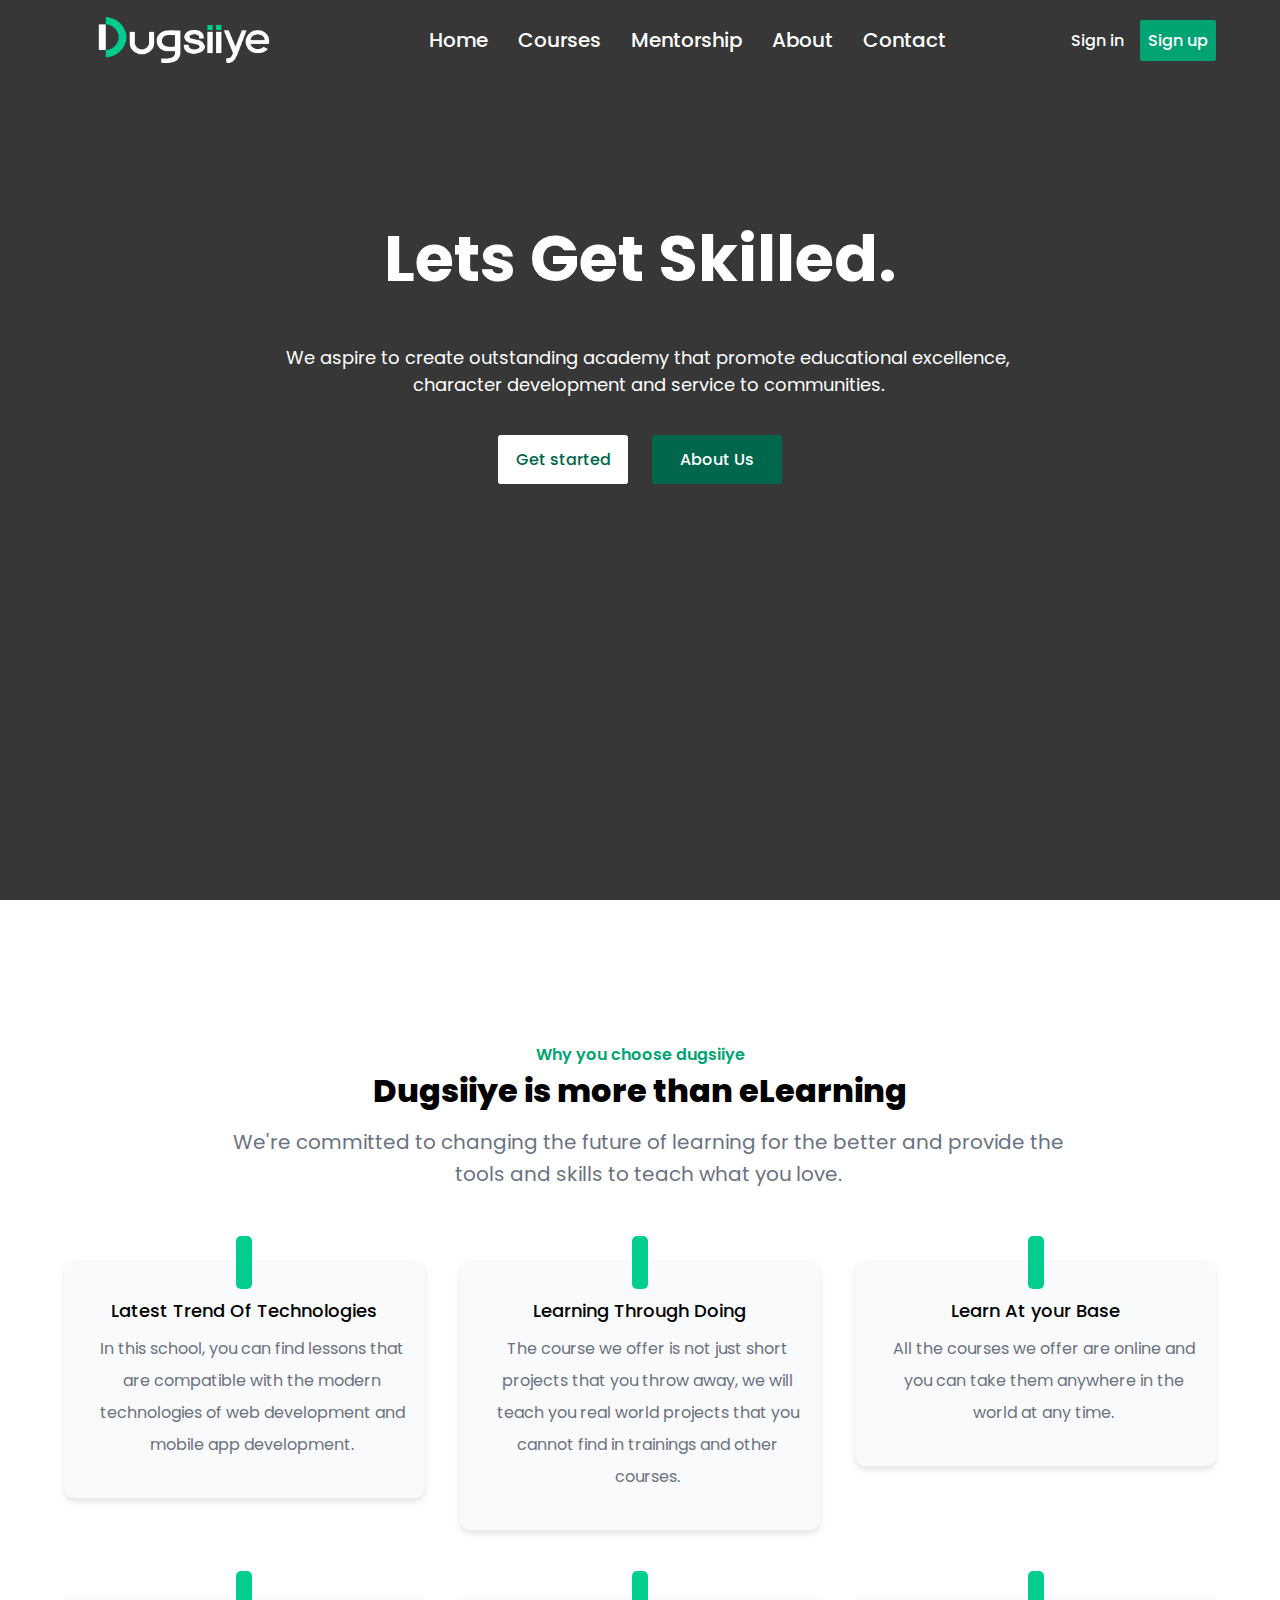
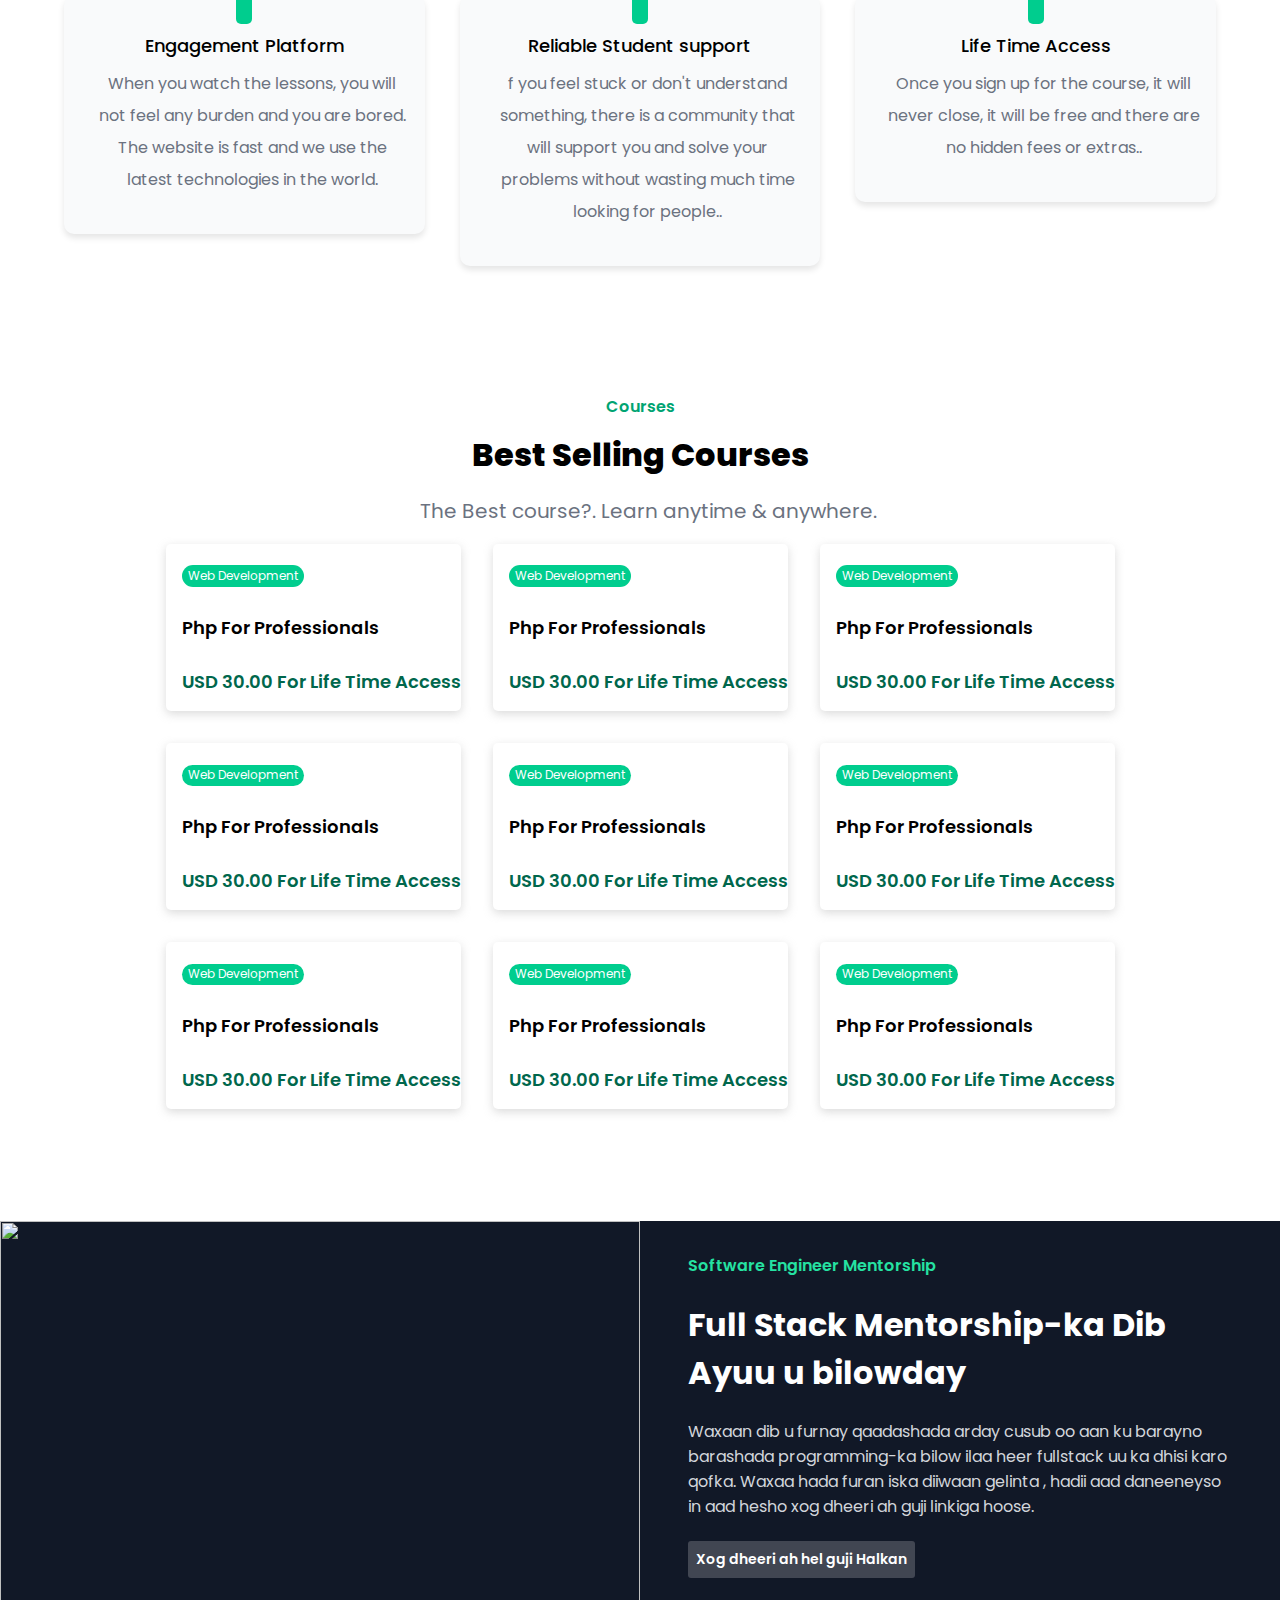
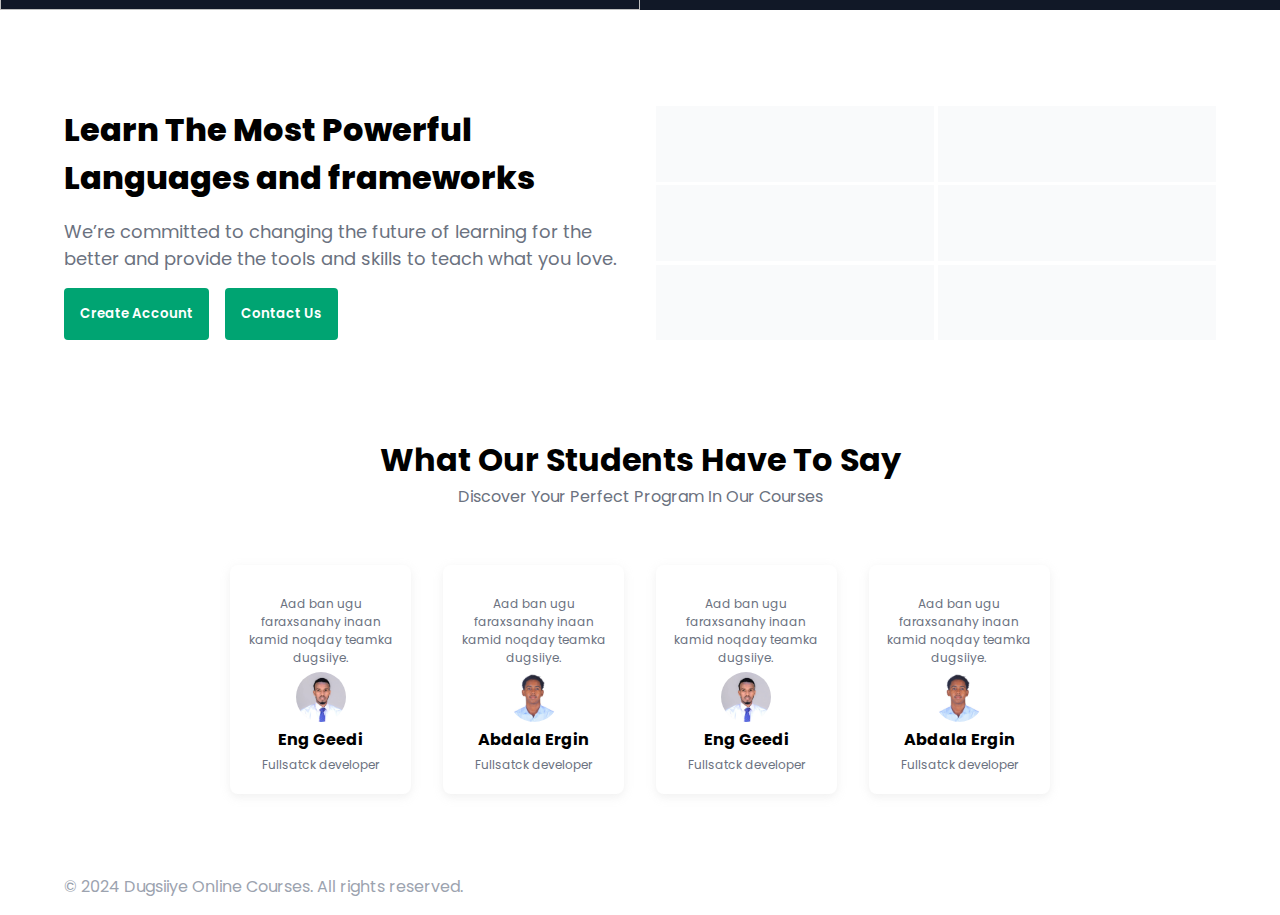
==== index.html @ 81a6f1b3 "bug: fixing eror style of (our student say)" ====
<!DOCTYPE html>
<html lang="en">

<head>
  <meta charset="UTF-8">
  <meta name="viewport" content="width=device-width, initial-scale=1.0">
  <title>Dugsiiye Clone</title>
  <link rel="stylesheet" href="style.css">
  <link rel="stylesheet" href="https://cdnjs.cloudflare.com/ajax/libs/font-awesome/6.6.0/css/all.min.css"
    integrity="sha512-Kc323vGBEqzTmouAECnVceyQqyqdsSiqLQISBL29aUW4U/M7pSPA/gEUZQqv1cwx4OnYxTxve5UMg5GT6L4JJg=="
    crossorigin="anonymous" referrerpolicy="no-referrer" />
</head>

<body>
  <header>

    <!-- hambegar -->
    <div class="container hambuger">

      <img src="./resources/white_green.png" alt="">
      <div>
        <i data-visible="true" class="fa-solid fa-bars-staggered  bar"></i>
        <i class="fa-solid fa-close  close" data-visible="false"></i>
      </div>
    </div>



    <!-- desktop-menu -->
    <nav class="container desktop-menu">
      <img src="./resources/white_green.png" href="index.html" alt="">

      <ul class="menus-link">
        <li><a href="index.html">Home</a></li>
        <li><a href="#">Courses</a></li>
        <li><a href="#">Mentorship</a></li>
        <li><a href="About_us.html">About</a></li>
        <li><a href="#">Contact</a></li>
      </ul>
      <div class="btns">
        <a href="#">Sign in
        </a>
        <a class="Signup" href="#">Sign up</a>
      </div>
    </nav>


    <!-- mobile-menu -->
    <nav class=" mobile-menu" data-visible="false">

      <div class="logo-humbegar">
        <img src="./resources/dark_green.png" alt="">



      </div>

      <!-- <ul class="menus-link">
                <li><a href="#">Home</a></li>
                <li><a href="#">Courses</a></li>
                <li><a href="#">Mentorship</a></li>
                <li><a href="#">About</a></li>
                <li><a href="#">Contact</a></li>
            </ul> -->


      <div class="menus">
        <div class="links">
          <div>
            <a href="#">Home</a>
            <a href="#">Mentorship</a>
            <a href="#">Contact</a>
          </div>
          <div>
            <a href="#">Courses</a>
            <a href="#">About</a>

          </div>
        </div>

        <div class="btns">

          <a class="Signup" href="#">Sign up</a>

          <a href="#"> <span>Existing User?</span> Sign in
          </a>
        </div>
      </div>
    </nav>
  </header>

  <section class="home-page">
    <video class="bg-vedio" muted autoplay loop plays-inline>
      <source src="https://dugsiiyeimages.s3.ap-south-1.amazonaws.com/IMG_3161_sffpp0.mp4">
    </video>
    <div class="container">
      <h1>Lets Get Skilled.</h1>
      <p>We aspire to create outstanding academy that promote educational excellence, <br> character development and
        service to communities.</p>
      <div>
        <a href="#" class="btn get-started">Get started</a>
        <a href="#" class="btn About-Us
            ">About Us
        </a>
      </div>
    </div>
  </section>

  <section class="why-choose">
    <div class="container">
      <div class="choose-top">
        <span>Why you choose dugsiiye</span>
        <h1>Dugsiiye is more than eLearning</h1>
        <p>
          We're committed to changing the future of learning for the better and
          provide the <br />
          tools and skills to teach what you love.
        </p>
      </div>
      <div class="choose-bottom">
        <div class="box">
          <div class="icons">
            <i class="fa-solid fa-laptop"></i>
          </div>
          <h1>Latest Trend Of Technologies</h1>
          <p>
            In this school, you can find lessons that are compatible with the
            modern technologies of web development and mobile app development.
          </p>
        </div>
        <div class="box">
          <div class="icons">
            <i class="fa-solid fa-user-graduate"></i>
          </div>
          <h1>Learning Through Doing</h1>
          <p>
            The course we offer is not just short projects that you throw away,
            we will teach you real world projects that you cannot find in
            trainings and other courses.
          </p>
        </div>
        <div class="box">
          <div class="icons">
            <i class="fa-solid fa-chair"></i>
          </div>
          <h1>Learn At your Base</h1>
          <p>
            All the courses we offer are online and you can take them anywhere
            in the world at any time.
          </p>
        </div>
        <div class="box">
          <div class="icons">
            <i class="fa-solid fa-bowling-ball"></i>
          </div>
          <h1>Engagement Platform</h1>
          <p>
            When you watch the lessons, you will not feel any burden and you are
            bored. The website is fast and we use the latest technologies in the
            world.
          </p>
        </div>
        <div class="box">
          <div class="icons">
            <i class="fa-solid fa-phone"></i>
          </div>
          <h1>Reliable Student support</h1>
          <p>
            f you feel stuck or don't understand something, there is a community
            that will support you and solve your problems without wasting much
            time looking for people..
          </p>
        </div>
        <div class="box">
          <div class="icons">
            <i class="fa-solid fa-check"></i>
          </div>
          <h1>Life Time Access</h1>
          <p>
            Once you sign up for the course, it will never close, it will be
            free and there are no hidden fees or extras..
          </p>
        </div>
      </div>
    </div>
  </section>

  <!-- courses section -->

  <section class="courses">
    <div class="container">
      <span>Courses</span>
      <h1>Best Selling Courses</h1>
      <p>The Best course?. Learn anytime & anywhere.</p>
      <div class="grid-courses">
        <div class="box">
          <img
            src="https://dugsiiye.com/_next/image?url=https%3A%2F%2Fdugsiiyeimages.s3.ap-south-1.amazonaws.com%2FhclV6DogkcDv9chhL69R7.jpeg&w=1080&q=75"
            alt="">
          <button>Web Development</button>
          <h2>Php For Professionals</h2>
          <p>USD 30.00 For Life Time Access</p>
        </div>

        <div class="box">
          <img
            src="https://dugsiiye.com/_next/image?url=https%3A%2F%2Fdugsiiyeimages.s3.ap-south-1.amazonaws.com%2FhclV6DogkcDv9chhL69R7.jpeg&w=1080&q=75"
            alt="">
          <button>Web Development</button>
          <h2>Php For Professionals</h2>
          <p>USD 30.00 For Life Time Access</p>
        </div>

        <div class="box">
          <img
            src="https://dugsiiye.com/_next/image?url=https%3A%2F%2Fdugsiiyeimages.s3.ap-south-1.amazonaws.com%2FhclV6DogkcDv9chhL69R7.jpeg&w=1080&q=75"
            alt="">
          <button>Web Development</button>
          <h2>Php For Professionals</h2>
          <p>USD 30.00 For Life Time Access</p>
        </div>

        <div class="box">
          <img
            src="https://dugsiiye.com/_next/image?url=https%3A%2F%2Fdugsiiyeimages.s3.ap-south-1.amazonaws.com%2FhclV6DogkcDv9chhL69R7.jpeg&w=1080&q=75"
            alt="">
          <button>Web Development</button>
          <h2>Php For Professionals</h2>
          <p>USD 30.00 For Life Time Access</p>
        </div>

        <div class="box">
          <img
            src="https://dugsiiye.com/_next/image?url=https%3A%2F%2Fdugsiiyeimages.s3.ap-south-1.amazonaws.com%2FhclV6DogkcDv9chhL69R7.jpeg&w=1080&q=75"
            alt="">
          <button>Web Development</button>
          <h2>Php For Professionals</h2>
          <p>USD 30.00 For Life Time Access</p>
        </div>

        <div class="box">
          <img
            src="https://dugsiiye.com/_next/image?url=https%3A%2F%2Fdugsiiyeimages.s3.ap-south-1.amazonaws.com%2FhclV6DogkcDv9chhL69R7.jpeg&w=1080&q=75"
            alt="">
          <button>Web Development</button>
          <h2>Php For Professionals</h2>
          <p>USD 30.00 For Life Time Access</p>
        </div>

        <div class="box">
          <img
            src="https://dugsiiye.com/_next/image?url=https%3A%2F%2Fdugsiiyeimages.s3.ap-south-1.amazonaws.com%2FhclV6DogkcDv9chhL69R7.jpeg&w=1080&q=75"
            alt="">
          <button>Web Development</button>
          <h2>Php For Professionals</h2>
          <p>USD 30.00 For Life Time Access</p>
        </div>

        <div class="box">
          <img
            src="https://dugsiiye.com/_next/image?url=https%3A%2F%2Fdugsiiyeimages.s3.ap-south-1.amazonaws.com%2FhclV6DogkcDv9chhL69R7.jpeg&w=1080&q=75"
            alt="">
          <button>Web Development</button>
          <h2>Php For Professionals</h2>
          <p>USD 30.00 For Life Time Access</p>
        </div>

        <div class="box">
          <img
            src="https://dugsiiye.com/_next/image?url=https%3A%2F%2Fdugsiiyeimages.s3.ap-south-1.amazonaws.com%2FhclV6DogkcDv9chhL69R7.jpeg&w=1080&q=75"
            alt="">
          <button>Web Development </button>
          <h2>Php For Professionals</h2>
          <p>USD 30.00 For Life Time Access</p>
        </div>
      </div>
    </div>
  </section>

  <section class="software-inginer-mentorship">
    <div class="right">
      <img src="https://dugsiiye.com/_next/static/media/mentortheme.57ce9a88.jpg" alt="">
    </div>
    <div class="left">
      <div class="container">
        <h3>Software Engineer Mentorship</h3>
        <h1>Full Stack Mentorship-ka Dib Ayuu u bilowday</h1>
        <span>Waxaan dib u furnay qaadashada arday cusub oo aan ku barayno barashada programming-ka bilow ilaa heer
          fullstack uu ka dhisi karo qofka. Waxaa hada furan iska diiwaan gelinta , hadii aad daneeneyso in aad hesho
          xog dheeri ah guji linkiga hoose.</span>
        <a href="#">Xog dheeri ah hel guji Halkan</a>
      </div>
    </div>
  </section>

  <section class="most-powerfull-languages">
    <div class="container">
      <div class="left-side">
        <h1>Learn The Most Powerful Languages and frameworks</h1>
        <h5>We’re committed to changing the future of learning for the better and provide the tools and skills to teach
          what you love.</h5>
        <div class="btns">
          <button>Create Account</button>
          <button>Contact Us</button>
        </div>
      </div>
      <div class="right-side">
        <div class="box"><i class="fa-brands fa-html5"></i></div>
        <div class="box"><i class="fa-brands fa-css3-alt"></i></div>
        <div class="box"><i class="fa-brands fa-js"></i></div>
        <div class="box"><i class="fa-brands fa-react"></i></div>
        <div class="box"><i class="fa-brands fa-node"></i></div>
        <div class="box"><i class="fa-brands fa-bootstrap"></i></div>
      </div>
    </div>
  </section>

  <section class="student-say">
   <div class=" poeple-say">
      <div class="poeple-say">
        <h1>What Our Students Have To Say</h1>
        <p>Discover Your Perfect Program In Our Courses</p>
        <div class="bottom">
          <div class="box1">
            <div><i class="fa-solid fa-quote-left"></i></div>
            <p>Aad ban ugu faraxsanahy inaan kamid noqday teamka dugsiiye.</p>
            <img src="./resources/gedi.jpeg" alt="">
            <h2>Eng Geedi</h2>
            <span>Fullsatck developer</span>
          </div>
          <div class="box1">
            <div><i class="fa-solid fa-quote-left"></i></div>
            <p>Aad ban ugu faraxsanahy inaan kamid noqday teamka dugsiiye.</p>
            <img src="./resources/IMG_5560 copy.jpg" alt="">
            <h2>Abdala Ergin</h2>
            <span>Fullsatck developer</span>
          </div>
          <div class="box1">
            <div><i class="fa-solid fa-quote-left"></i></div>
            <p>Aad ban ugu faraxsanahy inaan kamid noqday teamka dugsiiye.</p>
            <img src="./resources/gedi.jpeg" alt="">
            <h2>Eng Geedi</h2>
            <span>Fullsatck developer</span>
          </div>
          <div class="box1">
            <div><i class="fa-solid fa-quote-left"></i></div>
            <p>Aad ban ugu faraxsanahy inaan kamid noqday teamka dugsiiye.</p>
            <img src="./resources/IMG_5560 copy.jpg" alt="">
            <h2>Abdala Ergin</h2>
            <span>Fullsatck developer</span>
          </div>
        </div>
      </div>
  </section>

  <footer>
    <div class="container">
   <div class="foter-left">© 2024 Dugsiiye Online Courses. All rights reserved.
    </div>
  
    <div class="foter-right">
      <i class="fa-brands fa-whatsapp"></i>
      <i class="fa-brands fa-facebook"></i>
      <i class="fa-brands fa-instagram"></i>
      <i class="fa-brands fa-twitter"></i>
      <i class="fa-brands fa-github"></i>
      <i class="fa-brands fa-youtube"></i>
    </div>
    </div>
  </footer>

</body>


<!-- javascript -->

<script src="https://code.jquery.com/jquery-3.7.1.js"></script>

<script src="main.js">






  /*$(window).scroll(function(){
   if($(window).scrollTop()){
       $("header").addClass("scroll-bg");
   }
   else{
       $("header").removeClass("scroll-bg");
   }
  });*/




</script>

</html>
---- style.css ----
@import url('https://fonts.googleapis.com/css2?family=Dancing+Script:wght@400..700&family=Inter:ital,opsz,wght@0,14..32,100..900;1,14..32,100..900&family=Poppins:ital,wght@0,100;0,200;0,300;0,400;0,500;0,600;0,700;0,800;0,900;1,100;1,200;1,300;1,400;1,500;1,600;1,700;1,800;1,900&display=swap');

* {
    padding: 0;
    margin: 0;
    box-sizing: border-box;
    text-decoration: none;
    list-style: none;
    font-family: "Poppins", sans-serif;
    /* background-color: rgb(0, 0, 0); */
}



img {
    width: 100%;
}

.poeple-say{
    width: min(50%, 1266px);
    width: min(80%, 1266px);
    margin-inline: auto;
    z-index: 99;
}

.container {
    width: min(90%, 1266px);
    margin-inline: auto;
    z-index: 99;
    
}

header {
    width: 100%;
    height: 5.2rem;
    z-index: 888;
    position: sticky;
    /* background-color: rgb(255, 255, 255); */
}

.desktop-menu {
    display: flex;
    justify-content: space-between;
    align-items: center;
    flex-wrap: wrap;
    /* z-index: 9999; */

}

.desktop-menu img {
    width: 240px;
    height: 80px;
}

.desktop-menu .menus-link {
    display: flex;
    gap: 30px;
}

.desktop-menu .menus-link li a {
    color: rgb(255, 255, 255);
    font-size: 1.25rem;
    text-transform: capitalize;
    font-weight: 500;
}

.desktop-menu .btns {
    display: flex;
    gap: 1rem;
    align-items: center;

}

.desktop-menu .btns a {
    color: #ffffff;
    font-size: 1rem;
    font-weight: 500;


}

.desktop-menu .btns .Signup {
    background-color: #00A472;
    padding: .5rem;
    border: none;
    border-radius: 2px;
}

.desktop-menu .btns .Signup:hover {
    background-color: #00835f;
}

.mobile-menu {
    display: none;
}

.hambuger {
    display: none;
    align-items: center;
    justify-content: space-between;
    margin-block: 1rem;
    transition: .3s ease;
    z-index: 999;

}

.hambuger img {
    width: 14rem;
    height: 4.375rem;
}

.hambuger i {
    font-size: .8rem;
    /* font-weight: 400; */
    color: rgba(128, 128, 128, 0.713);
    cursor: pointer;
    z-index: 9999;

}


/* home-page style */

.home-page {
    display: flex;
    flex-direction: column;
    height: calc(100vh - 4.5rem);

}

.home-page::before {
    content: '';
    position: absolute;
    top: 0;
    left: 0;
    width: 100%;
    height: 100vh;
    background-color: rgba(0, 0, 0, 0.786);
    z-index: 2;
}

.home-page .bg-vedio {
    position: absolute;
    top: 0;
    left: 0;
    right: 0;
    width: 100%;
    height: 100%;
    object-fit: cover;
    z-index: 000;

}

.home-page .container {
    display: flex;
    flex-direction: column;
    justify-content: center;
    align-items: center;
    gap: 2rem;
    margin-top: 7rem;
    text-align: center;
    padding: 1rem;
}

.home-page .container h1 {
    font-size: 4rem;
    font-weight: bold;
    color: #fff;
}

.home-page .container p {
    font-size: 1.125rem;
    color: #fff;
    font-weight: 400;
}

.home-page .container div {
    display: flex;
    gap: 1.5rem;
    font-size: 1rem;
    /* align-items: center; */
    text-align: center;
    font-weight: 500;

}

.home-page .container div .btn {
    /* background-color: #00A472; */
    width: 130px;
    padding-block: .75rem;
    border-radius: 2.8px;
    transition: .3s ease;


}



.home-page .container div .get-started {
    color: rgb(0, 103, 76);
    background-color: #fff;

}

.home-page .container div .get-started:hover {
    background-color: #c5c5c5;

}

.home-page .container div .About-Us {
    color: #ffffff;
    background-color: rgb(0, 103, 76);

}

.home-page .container div .About-Us:hover {
    background-color: rgb(22, 131, 101);

}

/* why-choose style */


.why-choose {
    width: 100%;
    /* display: flex;
    flex-direction: column; */
}

.why-choose .container {
    margin-block: 8rem;
}

.choose {
    display: grid;
    grid-template-rows: 1fr;
}

.choose-top {
    text-align: center;

}

.choose-top span {
    color: rgb(0, 164, 114);
    font-size: 16px;
    font-weight: 600;
    line-height: 32px;
}

.choose-top h1 {
    color: black;
    font-size: 32px;
    font-weight: 800;
    line-height: 40px;
}

.choose-top p {
    color:
        rgb(107, 114, 128);
    font-size: 20px;
    font-weight: 400;
    line-height: 32px;
    margin-top: 15px;

}



.choose-bottom {
    display: grid;
    grid-template-columns: repeat(3, 1fr);
    gap: 35px;
    margin-top: 40px;
    align-items: start;
}

.choose-bottom .box {
    padding: 0px 1rem;
    background-color: #F9FAFB;
    text-align: center;
    margin-top: 30px;
    border-radius: 10px;
    padding-bottom: 2rem;
    box-shadow: 0 4px 6px rgba(0, 0, 0, 0.1);
}

.choose-bottom .box i {
    background-color: #00CD8E;
    color: white;
    font-size: 1.5rem;
    padding: 10px 8px;
    position: relative;
    top: -15px;
    border-radius: 5px;


}

.choose-bottom .box h1 {
    color: black;
    font-size: 18px;
    font-weight: 500;
    line-height: 32px;
}

.choose-bottom .box p {
    color:
        rgb(107, 114, 128);
    font-size: 16px;
    font-weight: 400;
    line-height: 32px;
}

/* courses style */

.courses {
    margin-bottom: 7rem;
    /* background-color: #00835f; */
}

.courses .container {
    display: flex;
    flex-direction: column;
    align-items: center;
    gap: .75rem;
}

.courses .container span {
    font-weight: 600;
    font-size: 1rem;
    color: #00a472;
}

.courses .container h1 {
    font-weight: 800;
    font-size: 2rem;
}


.courses .container p {
    font-size: 1.25rem;
    font-weight: 400;
    color: #6b7280;
}

.courses .container .grid-courses  {
    display: grid;
    grid-template-columns: repeat(3 , 1fr);
    gap: 2rem;
}

.courses .container .grid-courses .box {
   display: flex;
   flex-direction: column;
   gap: 1rem;
   align-items: flex-start;
   box-shadow: 0 3px 10px rgba(174, 174, 174, 0.441);
   border-radius: 5px;
   cursor: pointer;
   transition: .3s ease;
}

.courses .container .grid-courses .box  img{
    border-radius: 5px 5px 0 0 ;
    transition: .3s ease;
}

.courses .container .grid-courses .box:hover img{
    opacity: .6;
}

.courses .container .grid-courses .box > h2,button,p{
    margin-left: 1rem;
    margin-block: .35rem;
}

.courses .container .grid-courses .box p{
    margin-bottom: 1rem;
}


.courses .container .grid-courses .box button{
    padding: .1rem .4rem;
    border: none;
    border-radius: 15px;
    background-color: #00CD8E;
    font-size: .75rem;
    color: #fff;


}

.courses .container .grid-courses .box h2{
    font-size: 1.125rem;
    font-weight: 600;

}

.courses .container .grid-courses .box p{
    color: #00674c;
    font-weight: 600;
    font-size: 1.125rem;
    
}


/* Software Engineer Mentorship style */
.software-inginer-mentorship {
    display: grid;
    grid-template-columns: repeat(2, 1fr);
    background-color: #111827;
    width: 100%;
    
}

.software-inginer-mentorship .container{
    display: flex;
    gap: 1.4rem;
    flex-direction: column;
    padding: 2rem 1rem;
    align-items: flex-start;
}

.software-inginer-mentorship .container h3{
    color: #25e2a2;
    font-weight: 600;
    font-size: 1rem;
}

.software-inginer-mentorship .container h1{
    font-size: 2rem;
    font-weight: 700;
    color: rgb(255, 255, 255);
}

.software-inginer-mentorship .container span{
    color: #d1d5db;
    font-size: 1rem;
    font-weight: 400;
}

.software-inginer-mentorship .container a{
    background-color: #414652;
    padding:  .5rem ;
    border-radius: 3px;
    font-size: .875rem;
    font-weight: 600;
    color: #fff;
    transition: .3s ease;
}

.software-inginer-mentorship .container a:hover{
    background-color: #33363b;
}

.software-inginer-mentorship img{
    width: 100%;
    height: 100%;
}

/* most-powerfull-languages style */

.most-powerfull-languages .container{
    display: grid;
    grid-template-columns: repeat(2,1FR);
    margin-block: 6rem;
    gap: 2rem;

}

.most-powerfull-languages .container .left-side{
    display: flex;
    flex-direction: column;
    gap: 1rem;
    align-items: flex-start;
    justify-content: center;
}

.most-powerfull-languages .container .left-side h1{
    font-weight: 800;
    font-size: 2rem;
    
}

.most-powerfull-languages .container .left-side h5{
    font-size: 1.125rem;
    color: #6b7280;
    font-weight: 400;
}

.most-powerfull-languages .container .left-side .btns{
    display: flex;
    gap: 1rem;
}

.most-powerfull-languages .container .left-side .btns button{
    margin: 0;
    padding: 1rem;
    background-color: #00A472;
    border: none;
    border-radius: 4px;
    color: #fff;
    cursor: pointer;
    transition: .3s ease;
    font-weight: 600;
}


.most-powerfull-languages .container .left-side .btns button:hover{
    background-color: #00674cd3;
}


.most-powerfull-languages .container .right-side{
    display: grid;
    grid-template-columns: repeat(2,1fr);
    gap: .2rem;
}

.most-powerfull-languages .container .right-side .box{
    background-color: #F9FAFB;
    display: flex;
    align-items: center;
    justify-content: center;
    padding: 2rem;
}

.most-powerfull-languages .container .right-side .box i{
    font-size: 6rem;
    color: #454C59;
}


/* student-say style */
.student-say{
    margin-block:5rem;
}

.student-say .poeple-say {
    display: flex;
    flex-direction: column;
    /* gap: .6rem; */
    align-items: center;

}

.student-say .poeple-say h1{
    font-weight: 700;
    font-size: 2rem;
}

.student-say .poeple-say p{
    margin: 0;
    font-weight: 400;
    font-size: 1rem;
    color: rgb(107, 114, 128);
}

.student-say .poeple-say .bottom{
    margin-top: 3.5rem;
    display: grid;
    grid-template-columns: repeat(4,1fr);
    gap: 2rem;
}

.student-say .poeple-say .bottom .box1{
    display: flex;
    flex-direction: column;
    gap: .3rem;
    padding: .75rem;
    align-items: center;
    justify-content: center;
    box-shadow: 0 3px 10px rgba(201, 201, 201, 0.278);
    border-radius: 8px;
}

.student-say .poeple-say .bottom .box1 img{
  width: 50px;
  height: 50px;
  border-radius: 50%;
}

.student-say .poeple-say .bottom .box1 div{
    display: flex;
    position: relative;
    left: 1rem;
    width: 100%;
}

.student-say .poeple-say .bottom .box1 i{

    margin-block: .4rem;
    font-size: 1.5rem;
    color: #00835f;

}

.student-say .poeple-say .bottom .box1 p{
    font-size: .75rem;
    text-align: center;
}

.student-say .poeple-say .bottom .box1 h2{
    font-size: 1.3rem;
    font-size: 1rem;
    font-weight: 700;
}
.student-say .poeple-say .bottom .box1 span{
    font-size: .75rem;
    margin-bottom: .5rem;
    color: rgb(107, 114, 128);
}

footer .container{
    display: flex;
    align-items: center;
    justify-content: space-between;
    margin-bottom: 1rem;
    margin-top: 1.5;
    
}

footer .container .foter-left{
    font-weight: 400;
    font-size: 1rem;
    color: #9ca3af;
}

footer .container .foter-right{
    display: flex;
    gap: 1.3rem;
}

footer .container .foter-right i{
    font-size: 1.2rem;
    color: #9ca3af;
    cursor: pointer;
    transition: .3s ease;
}

footer .container .foter-right i:hover{
    color: #6b7280;
}


/* min-desktop-screen */

@media(max-width:1050px) {
    .desktop-menu img {
        width: 0;
    }

 



    .choose-bottom {
        display: grid;
        grid-template-columns: repeat(2, 1fr);
        gap: 35px;
        margin-top: 20px;
        margin-inline: auto;
    }

    .Courses-bottom {
        display: grid;
        grid-template-columns: repeat(2, 1fr);
        margin-top: 30px;
    }

    .Courses-bottom img {
        width: 100%;
    }

    .courses .container .grid-courses {
        display: grid;
        grid-template-columns: repeat(2,1fr);
       
    }

    .student-say .poeple-say h1{
        font-weight: 700;
        font-size: 1.4rem;
    }

    .student-say .poeple-say .bottom{
        margin-top: 3.5rem;
        display: grid;
        grid-template-columns: repeat(2,1fr);
        gap: 2rem;
    }

}







/* mobile screen */

@media (max-width:767px) {

    .container {
        width: min(70%, 767px);
        margin-inline: auto;
        z-index: 99;
    }

    .desktop-menu {
        display: none;
    }

    .hambuger {
        display: flex;
        z-index: 22;
    }

    .hambuger .bar {
        position: relative;
        top: 6px;
        border: 2px solid #06c559;
        padding: 5px 7px;
        border-radius: 3px;
        background-color: #fff;
    }

    .hambuger .bar:hover {
        background-color: rgba(251, 248, 248, 0.871);
        color: #3030308d;
    }

    .hambuger .close {
        position: relative;
        top: 20px;
        right: 6px;
        /* border: none; */
        font-size: 1.2rem;
        padding: 5px 7px;
        border-radius: 3px;
        background-color: #fff;

    }


    .hambuger .close:hover {
        background-color: rgba(240, 235, 235, 0.51);
        color: #0000008d;
    }


    .mobile-menu {
        display: flex;
        flex-direction: column;
        z-index: 999;
        /* align-items: center; */
        background-color: #fff;
        box-shadow: 0 3px 10px rgba(178, 178, 178, 0.365);
        position: fixed;
        inset: 1rem 1rem 8rem 1rem;
        padding: 2rem;
        gap: 2rem;
        border-radius: 6px;

    }

    .mobile-menu[data-visible="false"] {
        display: none;
    }

    .hambuger i[data-visible="true"] {
        display: block;

    }

    .hambuger div i[data-visible="false"] {
        display: none;

    }


    .mobile-menu .logo-humbegar {
        display: flex;
        align-items: center;
        justify-content: space-between;
        margin-bottom: 1rem;
    }

    .mobile-menu .logo-humbegar::before {
        content: '';
        position: absolute;
        width: 100%;
        top: 5rem;
        left: 0;

        height: 1.3px;
        background-color: rgba(178, 178, 178, 0.565);
    }

    .mobile-menu .logo-humbegar img {
        width: 100px;
        height: 40px;
    }

    .mobile-menu .logo-humbegar .hambuger i {
        font-size: 1.2rem;
        color: grey;
        cursor: pointer;

    }

    .mobile-menu .menus {
        display: flex;
        flex-direction: column;
        /* align-items: center; */
        gap: 2.5rem;

    }

    .mobile-menu .menus .links {
        /* display: flex;
        padding-inline: 1rem;
        align-items: flex-start;
        justify-content: space-between; */
        display: grid;
        grid-template-columns: 1fr 1fr;
    }

    .mobile-menu .menus .links div {
        display: flex;
        flex-direction: column;
        gap: 2rem;
        /* background-color: antiquewhite; */
    }


    .mobile-menu .menus .links div a {
        color: #000000;
        font-size: 1rem;
        font-weight: 500;


    }

    .mobile-menu .menus .btns {
        display: flex;
        flex-direction: column;
        align-items: center;
        gap: 1.8rem;

    }

    .mobile-menu .menus .btns a {
        color: #000000;
        font-weight: 500;
        /* display: flex; */
        /* text-align: center; */

    }

    .mobile-menu .menus .btns a span {
        color: rgba(111, 111, 111, 0.662);
        margin-right: 2px;
    }

    .mobile-menu .menus .btns .Signup {
        background-color: #00A472;
        width: 100%;
        text-align: center;
        padding: .5rem;
        border-radius: 5px;
        color: #fff;
    }

    .mobile-menu .menus .btns .Signup:hover {
        background-color: #00835f;
    }

    .home-page .container {

        margin-top: 3rem;

    }

    .home-page .container h1 {
        font-size: 2.5rem;
        font-weight: bold;
        color: #fff;
    }

    .home-page .container p {
        font-size: 1rem;
        color: #fff;
        font-weight: 400;
    }

    .choose-bottom {
        grid-template-columns: 1fr;
    }

    .courses .container .grid-courses {

        grid-template-columns: 1fr;
       
    }

    .software-inginer-mentorship {
        grid-template-columns: 1fr;
       
    
    }

    .most-powerfull-languages .container{
        
        grid-template-columns: 1fr;
       
    
    }

    .most-powerfull-languages .container .left-side .btns{
        display: flex;
        flex-direction: column;
        gap: 1rem;
        justify-content: center;
        width: 100%;
    }


    .student-say .poeple-say p{
        font-weight: 400;
        font-size: .8rem;
    }

    .student-say .poeple-say .bottom{
        display: grid;
        grid-template-columns: 1fr;
    
    }

    footer .container{
        display: block;
        align-items: center;
        justify-content: center;
        margin-inline: auto;
    }

    footer .container .foter-left{
        text-align: center;
        margin-block: .5rem;
    }

    footer .container .foter-left{
        font-size: .75rem;
    }

    footer .container .foter-right{

        text-align: center;
        display: flex;
        justify-content: center;
        margin-top: .75rem;
        gap: .75rem;
    }

    footer .container .foter-left{
        font-weight: 400;
        font-size: .75rem;
        color: #9ca3af;
    }
    
    footer .container .foter-right i{
        font-size: 1rem;

    }

    footer .container .foter-right i{
        font-size: 1rem;
    }

   

    
}
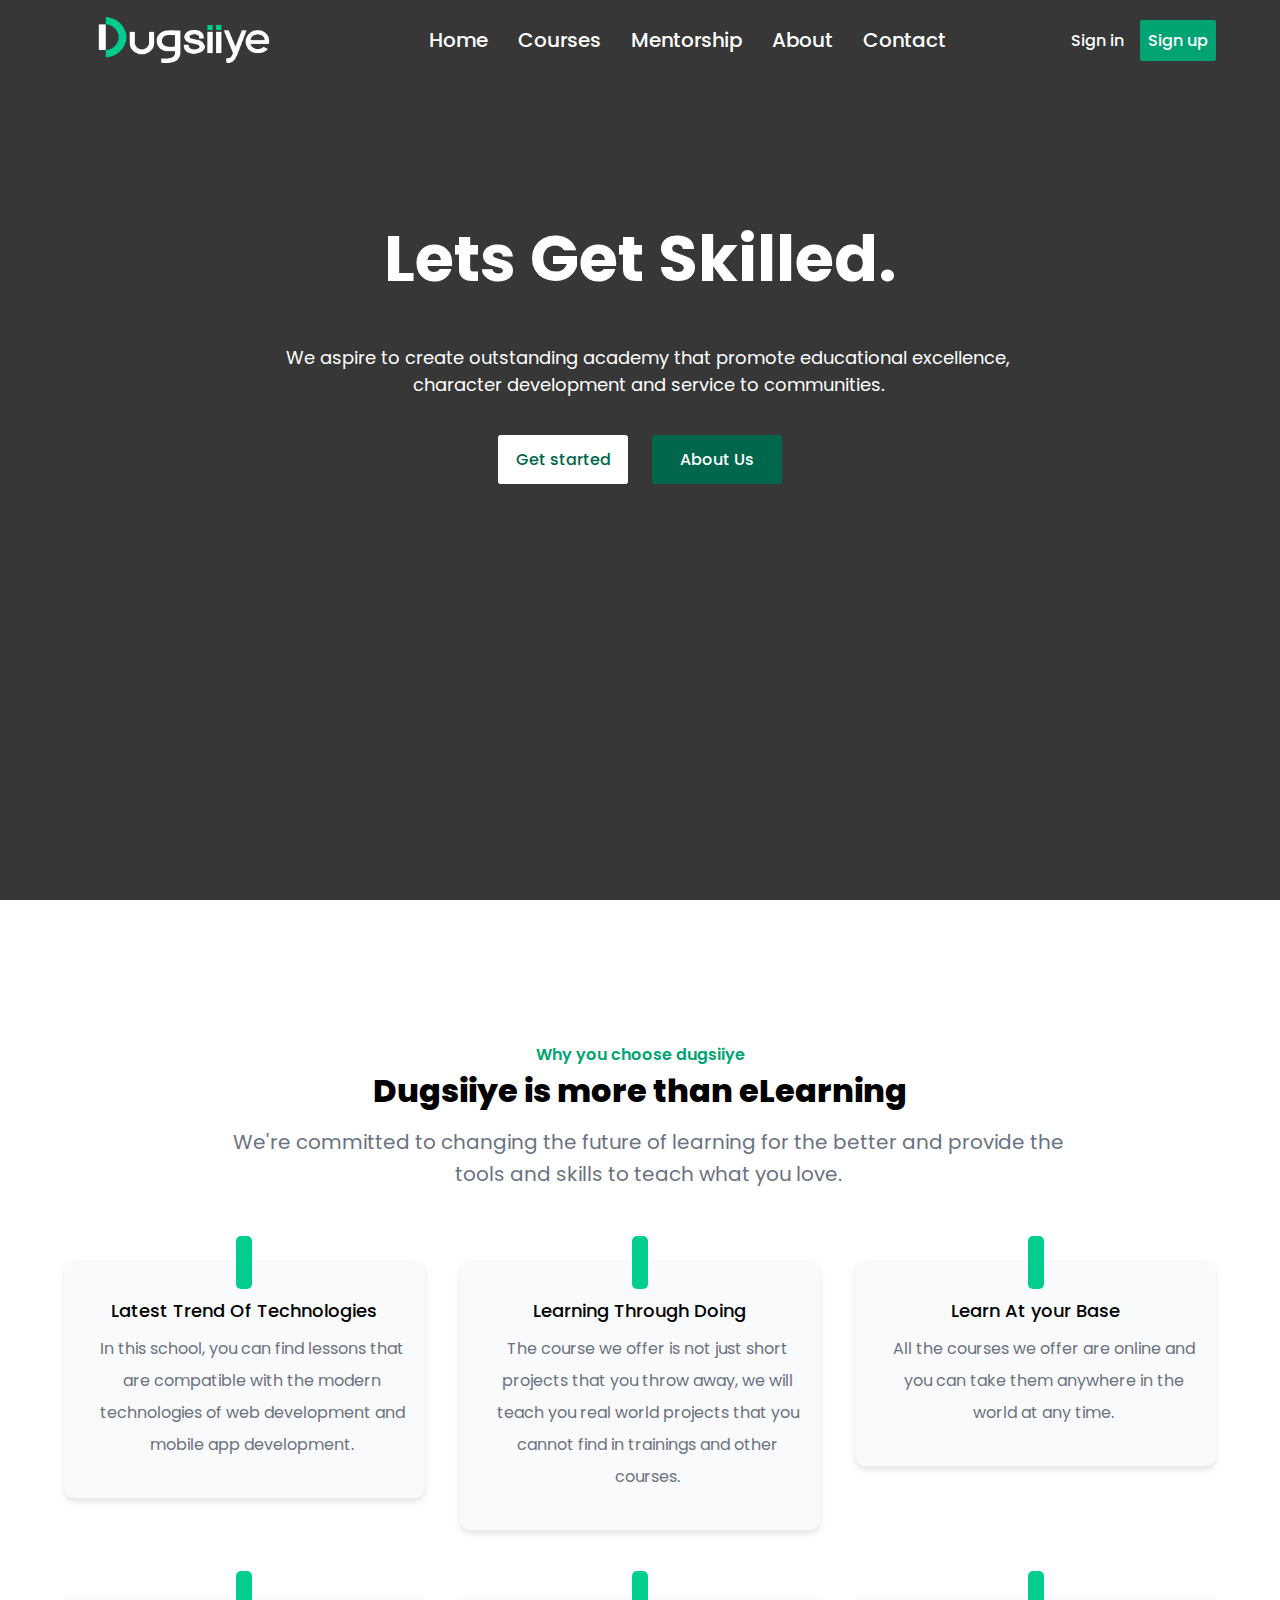
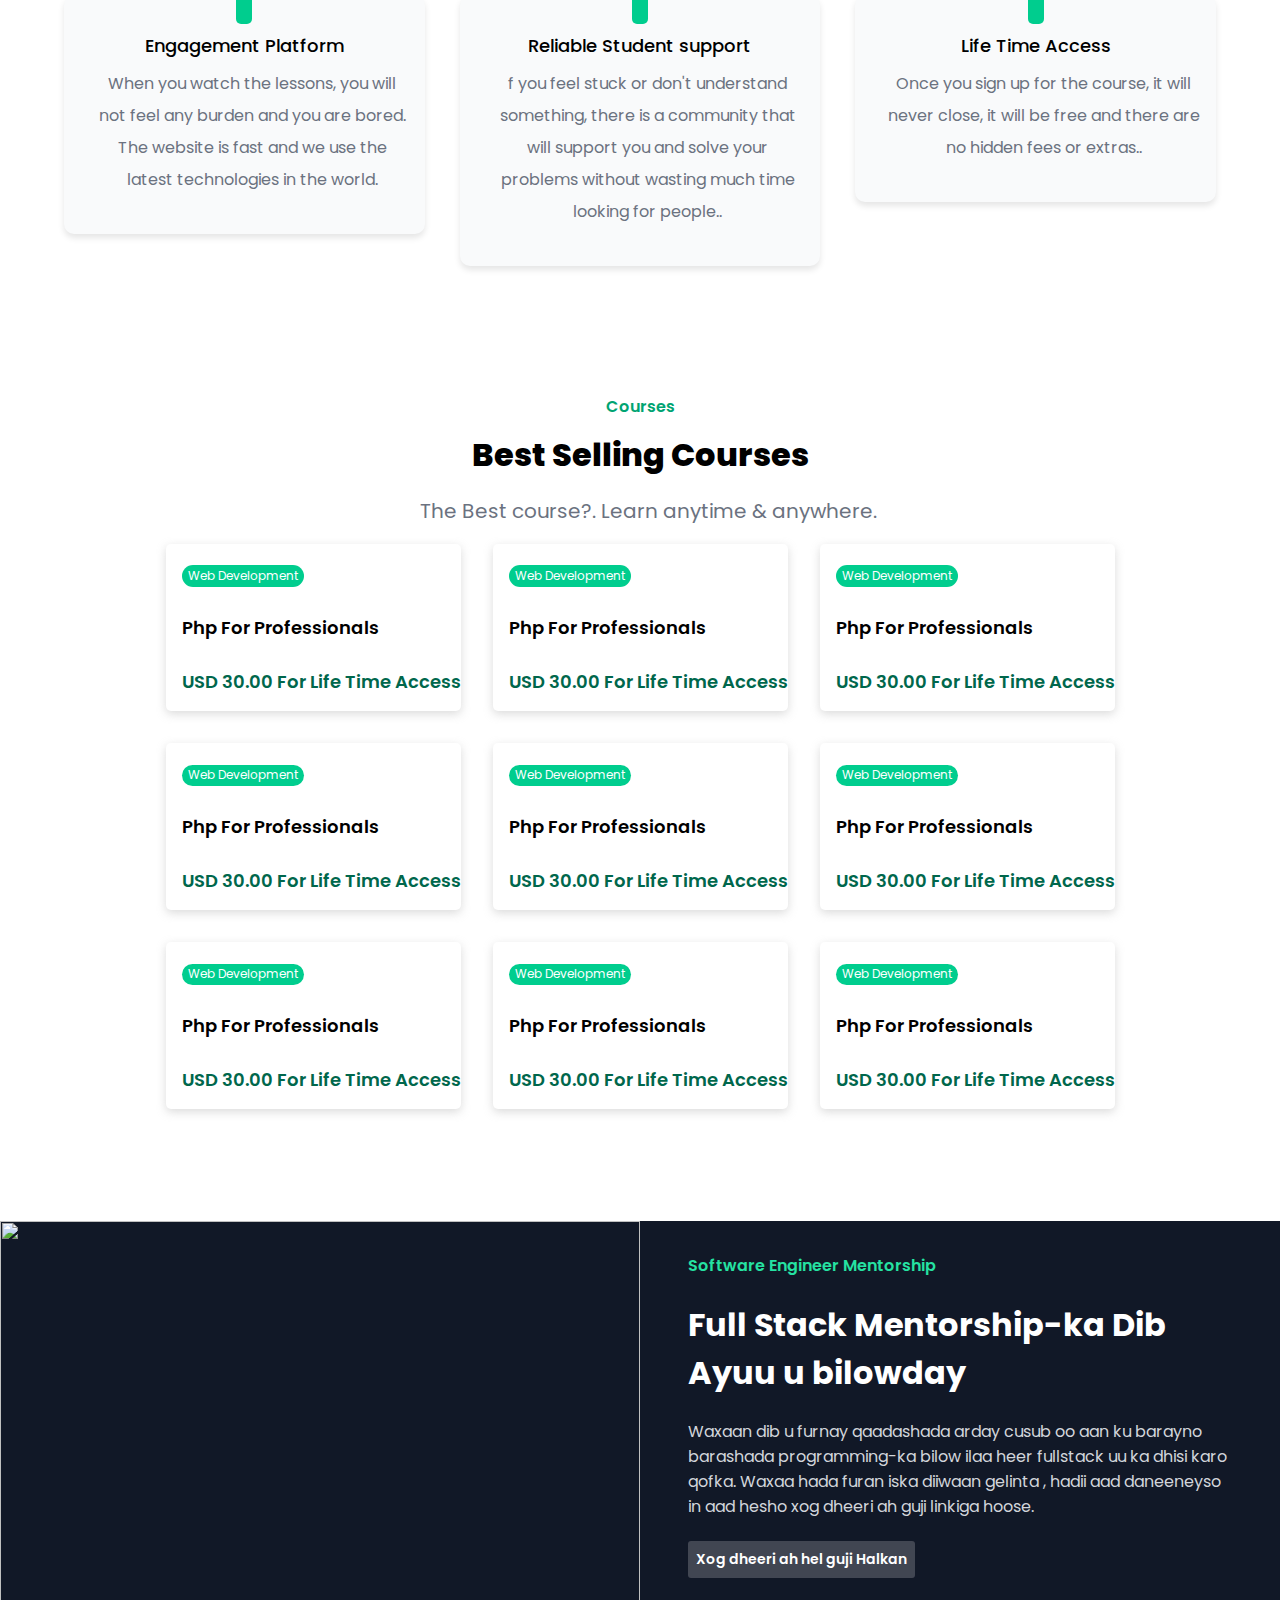
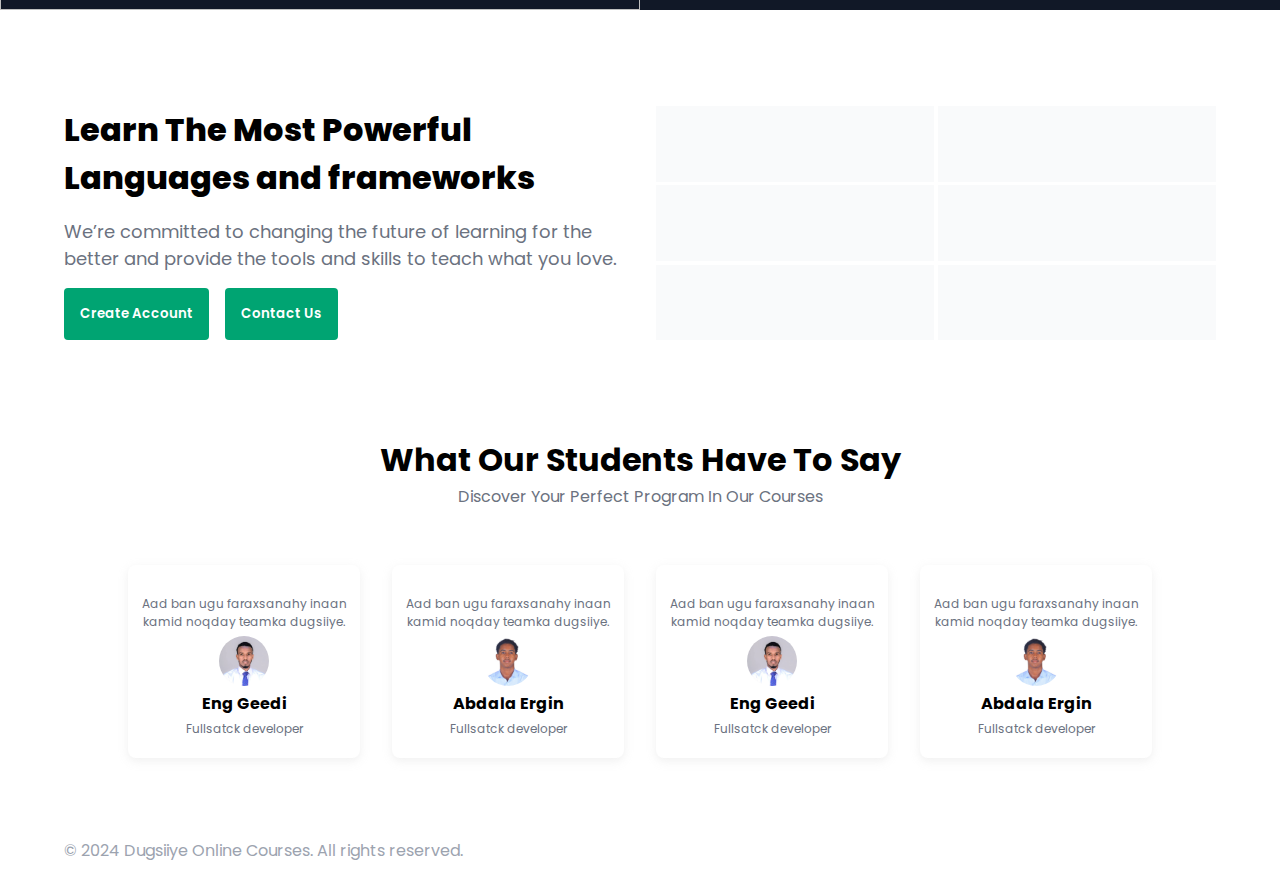
==== commit fa4a8ab0: "fix:inputs and corses img hover" ====
--- a/index.html
+++ b/index.html
@@ -17,7 +17,7 @@
     <!-- hambegar -->
     <div class="container hambuger">
 
-      <img src="./resources/white_green.png" alt="">
+      <img src="./resources/white_green.png"  alt=""> 
       <div>
         <i data-visible="true" class="fa-solid fa-bars-staggered  bar"></i>
         <i class="fa-solid fa-close  close" data-visible="false"></i>
@@ -32,15 +32,15 @@
 
       <ul class="menus-link">
         <li><a href="index.html">Home</a></li>
-        <li><a href="#">Courses</a></li>
+        <li><a href="/courses/courses.html">Courses</a></li>
         <li><a href="#">Mentorship</a></li>
         <li><a href="About_us.html">About</a></li>
-        <li><a href="#">Contact</a></li>
+        <li><a href="/contact/index.html">Contact</a></li>
       </ul>
       <div class="btns">
-        <a href="#">Sign in
+        <a href="/register/login.html">Sign in
         </a>
-        <a class="Signup" href="#">Sign up</a>
+        <a class="Signup" href="/register/register.html">Sign up</a>
       </div>
     </nav>
 
@@ -67,22 +67,22 @@
       <div class="menus">
         <div class="links">
           <div>
-            <a href="#">Home</a>
+            <a href="/index.html">Home</a>
             <a href="#">Mentorship</a>
-            <a href="#">Contact</a>
+            <a href="/contact/index.html">Contact</a>
           </div>
           <div>
-            <a href="#">Courses</a>
-            <a href="#">About</a>
+            <a href="/courses/courses.html">Courses</a>
+            <a href="/About_us.html">About</a>
 
           </div>
         </div>
 
         <div class="btns">
 
-          <a class="Signup" href="#">Sign up</a>
-
-          <a href="#"> <span>Existing User?</span> Sign in
+          <a class="Signup" href="/register/login.html">Sign up</a>
+
+          <a href="/register/register.html"> <span>Existing User?</span> Sign in
           </a>
         </div>
       </div>
@@ -194,81 +194,63 @@
       <p>The Best course?. Learn anytime & anywhere.</p>
       <div class="grid-courses">
         <div class="box">
-          <img
-            src="https://dugsiiye.com/_next/image?url=https%3A%2F%2Fdugsiiyeimages.s3.ap-south-1.amazonaws.com%2FhclV6DogkcDv9chhL69R7.jpeg&w=1080&q=75"
-            alt="">
-          <button>Web Development</button>
-          <h2>Php For Professionals</h2>
-          <p>USD 30.00 For Life Time Access</p>
-        </div>
-
-        <div class="box">
-          <img
-            src="https://dugsiiye.com/_next/image?url=https%3A%2F%2Fdugsiiyeimages.s3.ap-south-1.amazonaws.com%2FhclV6DogkcDv9chhL69R7.jpeg&w=1080&q=75"
-            alt="">
-          <button>Web Development</button>
-          <h2>Php For Professionals</h2>
-          <p>USD 30.00 For Life Time Access</p>
-        </div>
-
-        <div class="box">
-          <img
-            src="https://dugsiiye.com/_next/image?url=https%3A%2F%2Fdugsiiyeimages.s3.ap-south-1.amazonaws.com%2FhclV6DogkcDv9chhL69R7.jpeg&w=1080&q=75"
-            alt="">
-          <button>Web Development</button>
-          <h2>Php For Professionals</h2>
-          <p>USD 30.00 For Life Time Access</p>
-        </div>
-
-        <div class="box">
-          <img
-            src="https://dugsiiye.com/_next/image?url=https%3A%2F%2Fdugsiiyeimages.s3.ap-south-1.amazonaws.com%2FhclV6DogkcDv9chhL69R7.jpeg&w=1080&q=75"
-            alt="">
-          <button>Web Development</button>
-          <h2>Php For Professionals</h2>
-          <p>USD 30.00 For Life Time Access</p>
-        </div>
-
-        <div class="box">
-          <img
-            src="https://dugsiiye.com/_next/image?url=https%3A%2F%2Fdugsiiyeimages.s3.ap-south-1.amazonaws.com%2FhclV6DogkcDv9chhL69R7.jpeg&w=1080&q=75"
-            alt="">
-          <button>Web Development</button>
-          <h2>Php For Professionals</h2>
-          <p>USD 30.00 For Life Time Access</p>
-        </div>
-
-        <div class="box">
-          <img
-            src="https://dugsiiye.com/_next/image?url=https%3A%2F%2Fdugsiiyeimages.s3.ap-south-1.amazonaws.com%2FhclV6DogkcDv9chhL69R7.jpeg&w=1080&q=75"
-            alt="">
-          <button>Web Development</button>
-          <h2>Php For Professionals</h2>
-          <p>USD 30.00 For Life Time Access</p>
-        </div>
-
-        <div class="box">
-          <img
-            src="https://dugsiiye.com/_next/image?url=https%3A%2F%2Fdugsiiyeimages.s3.ap-south-1.amazonaws.com%2FhclV6DogkcDv9chhL69R7.jpeg&w=1080&q=75"
-            alt="">
-          <button>Web Development</button>
-          <h2>Php For Professionals</h2>
-          <p>USD 30.00 For Life Time Access</p>
-        </div>
-
-        <div class="box">
-          <img
-            src="https://dugsiiye.com/_next/image?url=https%3A%2F%2Fdugsiiyeimages.s3.ap-south-1.amazonaws.com%2FhclV6DogkcDv9chhL69R7.jpeg&w=1080&q=75"
-            alt="">
-          <button>Web Development</button>
-          <h2>Php For Professionals</h2>
-          <p>USD 30.00 For Life Time Access</p>
-        </div>
-
-        <div class="box">
-          <img
-            src="https://dugsiiye.com/_next/image?url=https%3A%2F%2Fdugsiiyeimages.s3.ap-south-1.amazonaws.com%2FhclV6DogkcDv9chhL69R7.jpeg&w=1080&q=75"
-            alt="">
+          <img src="https://dugsiiye.com/_next/image?url=https%3A%2F%2Fdugsiiyeimages.s3.ap-south-1.amazonaws.com%2FhclV6DogkcDv9chhL69R7.jpeg&w=1080&q=75" alt="">
+          <button>Web Development</button>
+          <h2>Php For Professionals</h2>
+          <p>USD 30.00 For Life Time Access</p>
+        </div>
+
+        <div class="box">
+          <img src="https://dugsiiye.com/_next/image?url=https%3A%2F%2Fdugsiiyeimages.s3.ap-south-1.amazonaws.com%2FhclV6DogkcDv9chhL69R7.jpeg&w=1080&q=75" alt="">
+          <button>Web Development</button>
+          <h2>Php For Professionals</h2>
+          <p>USD 30.00 For Life Time Access</p>
+        </div>
+
+        <div class="box">
+          <img src="https://dugsiiye.com/_next/image?url=https%3A%2F%2Fdugsiiyeimages.s3.ap-south-1.amazonaws.com%2FhclV6DogkcDv9chhL69R7.jpeg&w=1080&q=75" alt="">
+          <button>Web Development</button>
+          <h2>Php For Professionals</h2>
+          <p>USD 30.00 For Life Time Access</p>
+        </div>
+
+        <div class="box">
+          <img src="https://dugsiiye.com/_next/image?url=https%3A%2F%2Fdugsiiyeimages.s3.ap-south-1.amazonaws.com%2FhclV6DogkcDv9chhL69R7.jpeg&w=1080&q=75" alt="">
+          <button>Web Development</button>
+          <h2>Php For Professionals</h2>
+          <p>USD 30.00 For Life Time Access</p>
+        </div>
+
+        <div class="box">
+          <img src="https://dugsiiye.com/_next/image?url=https%3A%2F%2Fdugsiiyeimages.s3.ap-south-1.amazonaws.com%2FhclV6DogkcDv9chhL69R7.jpeg&w=1080&q=75" alt="">
+          <button>Web Development</button>
+          <h2>Php For Professionals</h2>
+          <p>USD 30.00 For Life Time Access</p>
+        </div>
+
+        <div class="box">
+          <img src="https://dugsiiye.com/_next/image?url=https%3A%2F%2Fdugsiiyeimages.s3.ap-south-1.amazonaws.com%2FhclV6DogkcDv9chhL69R7.jpeg&w=1080&q=75" alt="">
+          <button>Web Development</button>
+          <h2>Php For Professionals</h2>
+          <p>USD 30.00 For Life Time Access</p>
+        </div>
+
+        <div class="box">
+          <img src="https://dugsiiye.com/_next/image?url=https%3A%2F%2Fdugsiiyeimages.s3.ap-south-1.amazonaws.com%2FhclV6DogkcDv9chhL69R7.jpeg&w=1080&q=75" alt="">
+          <button>Web Development</button>
+          <h2>Php For Professionals</h2>
+          <p>USD 30.00 For Life Time Access</p>
+        </div>
+
+        <div class="box">
+          <img src="https://dugsiiye.com/_next/image?url=https%3A%2F%2Fdugsiiyeimages.s3.ap-south-1.amazonaws.com%2FhclV6DogkcDv9chhL69R7.jpeg&w=1080&q=75" alt="">
+          <button>Web Development</button>
+          <h2>Php For Professionals</h2>
+          <p>USD 30.00 For Life Time Access</p>
+        </div>
+
+        <div class="box">
+          <img src="https://dugsiiye.com/_next/image?url=https%3A%2F%2Fdugsiiyeimages.s3.ap-south-1.amazonaws.com%2FhclV6DogkcDv9chhL69R7.jpeg&w=1080&q=75" alt="">
           <button>Web Development </button>
           <h2>Php For Professionals</h2>
           <p>USD 30.00 For Life Time Access</p>
@@ -285,99 +267,93 @@
       <div class="container">
         <h3>Software Engineer Mentorship</h3>
         <h1>Full Stack Mentorship-ka Dib Ayuu u bilowday</h1>
-        <span>Waxaan dib u furnay qaadashada arday cusub oo aan ku barayno barashada programming-ka bilow ilaa heer
-          fullstack uu ka dhisi karo qofka. Waxaa hada furan iska diiwaan gelinta , hadii aad daneeneyso in aad hesho
-          xog dheeri ah guji linkiga hoose.</span>
+        <span>Waxaan dib u furnay qaadashada arday cusub oo aan ku barayno barashada programming-ka bilow ilaa heer fullstack uu ka dhisi karo qofka. Waxaa hada furan iska diiwaan gelinta , hadii aad daneeneyso in aad hesho xog dheeri ah guji linkiga hoose.</span>
         <a href="#">Xog dheeri ah hel guji Halkan</a>
       </div>
     </div>
   </section>
 
   <section class="most-powerfull-languages">
-    <div class="container">
-      <div class="left-side">
-        <h1>Learn The Most Powerful Languages and frameworks</h1>
-        <h5>We’re committed to changing the future of learning for the better and provide the tools and skills to teach
-          what you love.</h5>
-        <div class="btns">
-          <button>Create Account</button>
-          <button>Contact Us</button>
-        </div>
-      </div>
-      <div class="right-side">
-        <div class="box"><i class="fa-brands fa-html5"></i></div>
-        <div class="box"><i class="fa-brands fa-css3-alt"></i></div>
-        <div class="box"><i class="fa-brands fa-js"></i></div>
-        <div class="box"><i class="fa-brands fa-react"></i></div>
-        <div class="box"><i class="fa-brands fa-node"></i></div>
-        <div class="box"><i class="fa-brands fa-bootstrap"></i></div>
-      </div>
-    </div>
+  <div class="container">
+    <div class="left-side">
+      <h1>Learn The Most Powerful Languages and frameworks</h1>
+      <h5>We’re committed to changing the future of learning for the better and provide the tools and skills to teach what you love.</h5>
+      <div class="btns">
+        <button>Create Account</button>
+        <button>Contact Us</button>
+      </div>
+    </div>
+    <div class="right-side">
+      <div class="box"><i class="fa-brands fa-html5"></i></div>
+      <div class="box"><i class="fa-brands fa-css3-alt"></i></div>
+      <div class="box"><i class="fa-brands fa-js"></i></div>
+      <div class="box"><i class="fa-brands fa-react"></i></div>
+      <div class="box"><i class="fa-brands fa-node"></i></div>
+      <div class="box"><i class="fa-brands fa-bootstrap"></i></div>
+    </div>
+  </div>  
   </section>
 
   <section class="student-say">
-   <div class=" poeple-say">
-      <div class="poeple-say">
-        <h1>What Our Students Have To Say</h1>
-        <p>Discover Your Perfect Program In Our Courses</p>
-        <div class="bottom">
-          <div class="box1">
-            <div><i class="fa-solid fa-quote-left"></i></div>
-            <p>Aad ban ugu faraxsanahy inaan kamid noqday teamka dugsiiye.</p>
-            <img src="./resources/gedi.jpeg" alt="">
-            <h2>Eng Geedi</h2>
-            <span>Fullsatck developer</span>
-          </div>
-          <div class="box1">
-            <div><i class="fa-solid fa-quote-left"></i></div>
-            <p>Aad ban ugu faraxsanahy inaan kamid noqday teamka dugsiiye.</p>
-            <img src="./resources/IMG_5560 copy.jpg" alt="">
-            <h2>Abdala Ergin</h2>
-            <span>Fullsatck developer</span>
-          </div>
-          <div class="box1">
-            <div><i class="fa-solid fa-quote-left"></i></div>
-            <p>Aad ban ugu faraxsanahy inaan kamid noqday teamka dugsiiye.</p>
-            <img src="./resources/gedi.jpeg" alt="">
-            <h2>Eng Geedi</h2>
-            <span>Fullsatck developer</span>
-          </div>
-          <div class="box1">
-            <div><i class="fa-solid fa-quote-left"></i></div>
-            <p>Aad ban ugu faraxsanahy inaan kamid noqday teamka dugsiiye.</p>
-            <img src="./resources/IMG_5560 copy.jpg" alt="">
-            <h2>Abdala Ergin</h2>
-            <span>Fullsatck developer</span>
-          </div>
-        </div>
-      </div>
+    <div class="poeple-say">
+      <h1>What Our Students Have To Say</h1>
+      <p>Discover Your Perfect Program In Our Courses</p>
+      <div class="bottom">
+        <div class="box1">
+          <div><i class="fa-solid fa-quote-left"></i></div>
+          <p>Aad ban ugu faraxsanahy inaan kamid noqday teamka dugsiiye.</p>
+          <img src="./resources/gedi.jpeg" alt="">
+          <h2>Eng Geedi</h2>
+          <span>Fullsatck developer</span>
+        </div>
+        <div class="box1">
+          <div><i class="fa-solid fa-quote-left"></i></div>
+          <p>Aad ban ugu faraxsanahy inaan kamid noqday teamka dugsiiye.</p>
+          <img src="./resources/IMG_5560 copy.jpg" alt="">
+          <h2>Abdala Ergin</h2>
+          <span>Fullsatck developer</span>
+        </div>
+        <div class="box1">
+          <div><i class="fa-solid fa-quote-left"></i></div>
+          <p>Aad ban ugu faraxsanahy inaan kamid noqday teamka dugsiiye.</p>
+          <img src="./resources/gedi.jpeg" alt="">
+          <h2>Eng Geedi</h2>
+          <span>Fullsatck developer</span>
+        </div>
+        <div class="box1">
+          <div><i class="fa-solid fa-quote-left"></i></div>
+          <p>Aad ban ugu faraxsanahy inaan kamid noqday teamka dugsiiye.</p>
+          <img src="./resources/IMG_5560 copy.jpg" alt="">
+          <h2>Abdala Ergin</h2>
+          <span>Fullsatck developer</span>
+        </div>
+      </div>
+    </div>
   </section>
 
   <footer>
     <div class="container">
-   <div class="foter-left">© 2024 Dugsiiye Online Courses. All rights reserved.
-    </div>
+      <div class="foter-left">© 2024 Dugsiiye Online Courses. All rights reserved.</div>
+      <div class="foter-right">
+        <i class="fa-brands fa-whatsapp"></i>
+        <i class="fa-brands fa-facebook"></i>
+        <i class="fa-brands fa-instagram"></i>
+        <i class="fa-brands fa-twitter"></i>
+        <i class="fa-brands fa-github"></i>
+        <i class="fa-brands fa-youtube"></i>
+      </div>
+    </div>
+  </footer>
+
+</body>
+
+
+<!-- javascript -->
+
+<script src="https://code.jquery.com/jquery-3.7.1.js"></script>
+
+<script src="main.js">
   
-    <div class="foter-right">
-      <i class="fa-brands fa-whatsapp"></i>
-      <i class="fa-brands fa-facebook"></i>
-      <i class="fa-brands fa-instagram"></i>
-      <i class="fa-brands fa-twitter"></i>
-      <i class="fa-brands fa-github"></i>
-      <i class="fa-brands fa-youtube"></i>
-    </div>
-    </div>
-  </footer>
-
-</body>
-
-
-<!-- javascript -->
-
-<script src="https://code.jquery.com/jquery-3.7.1.js"></script>
-
-<script src="main.js">
-
 
 
 
--- a/style.css
+++ b/style.css
@@ -17,10 +17,14 @@
 }
 
 .poeple-say{
-    width: min(50%, 1266px);
+
     width: min(80%, 1266px);
     margin-inline: auto;
     z-index: 99;
+}
+
+.poeple-say img{
+    width: 100%;
 }
 
 .container {
@@ -576,6 +580,7 @@
 }
 
 .student-say .poeple-say .bottom .box1 img{
+
   width: 50px;
   height: 50px;
   border-radius: 50%;
@@ -602,7 +607,7 @@
 }
 
 .student-say .poeple-say .bottom .box1 h2{
-    font-size: 1.3rem;
+
     font-size: 1rem;
     font-weight: 700;
 }
@@ -674,6 +679,8 @@
     }
 
     .courses .container .grid-courses {
+        /* display: flex;
+        flex-direction: column; */
         display: grid;
         grid-template-columns: repeat(2,1fr);
        
@@ -956,7 +963,6 @@
     }
 
     footer .container .foter-right{
-
         text-align: center;
         display: flex;
         justify-content: center;
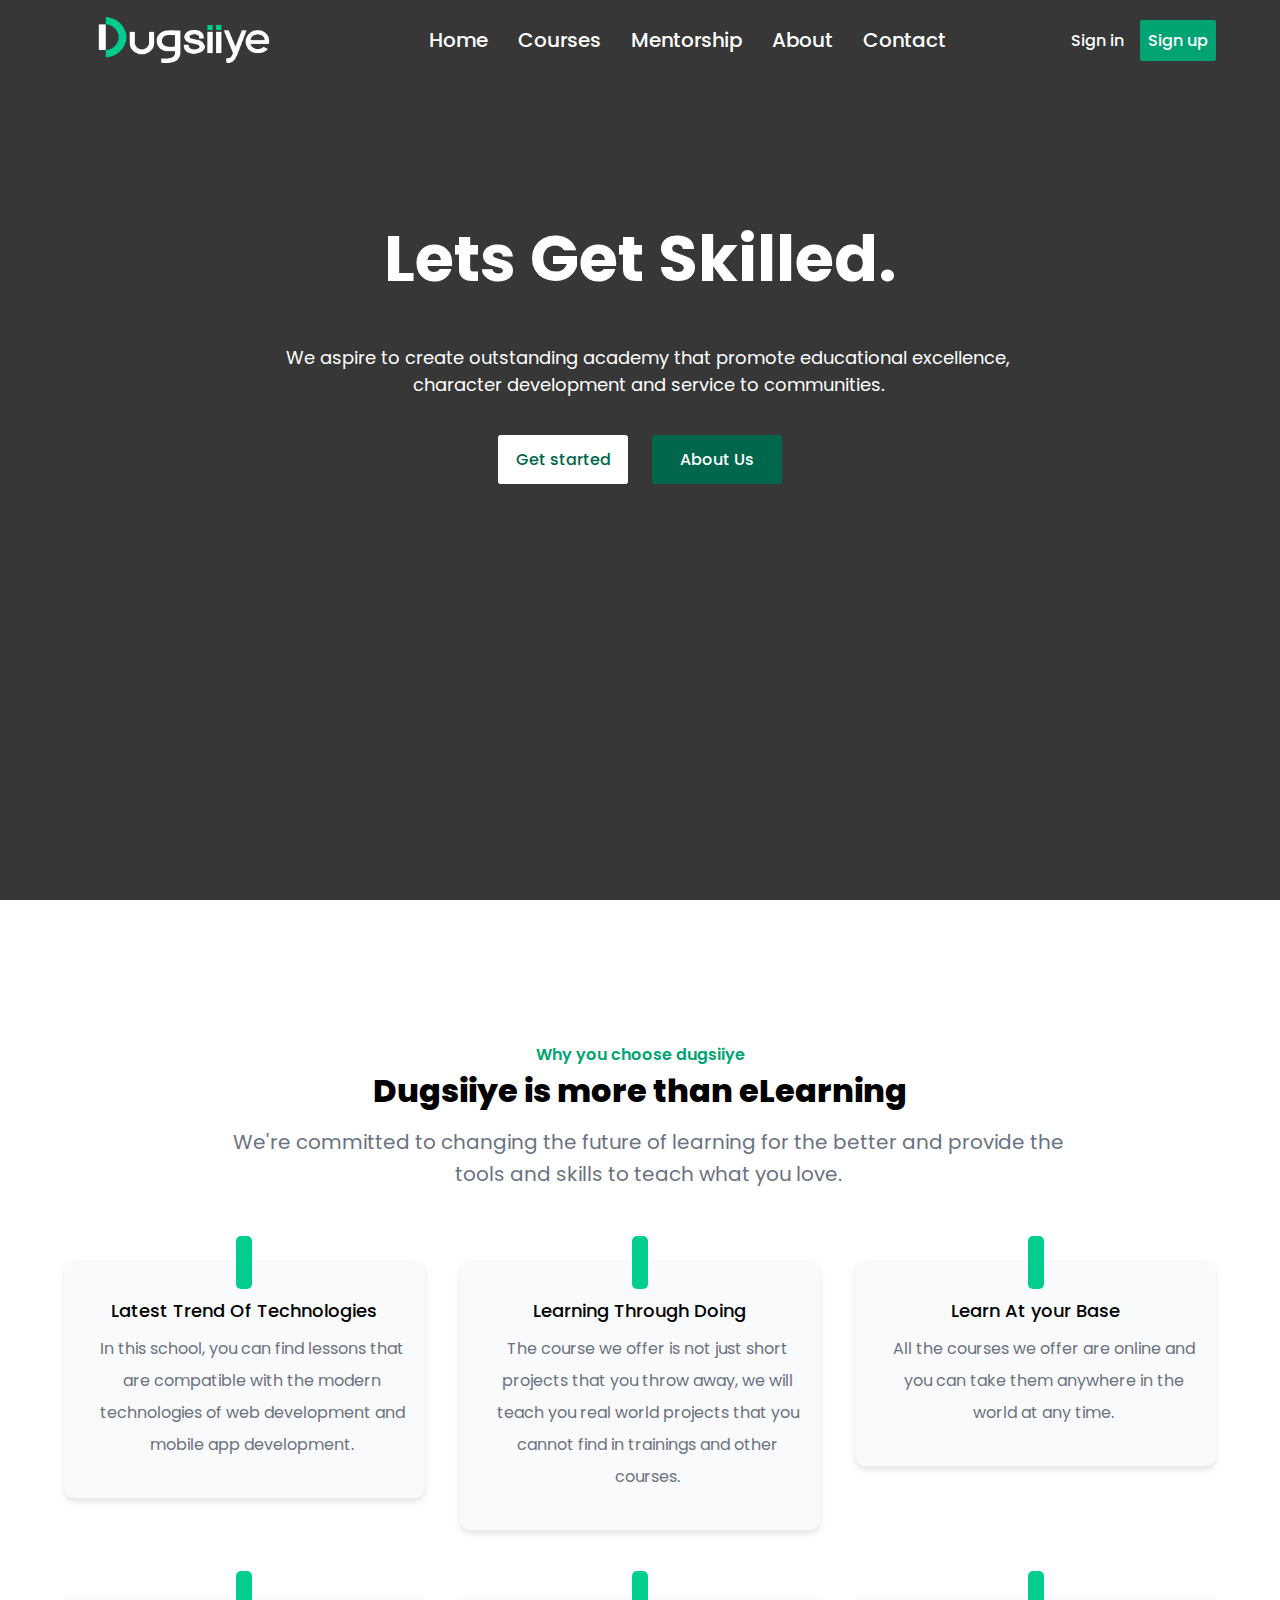
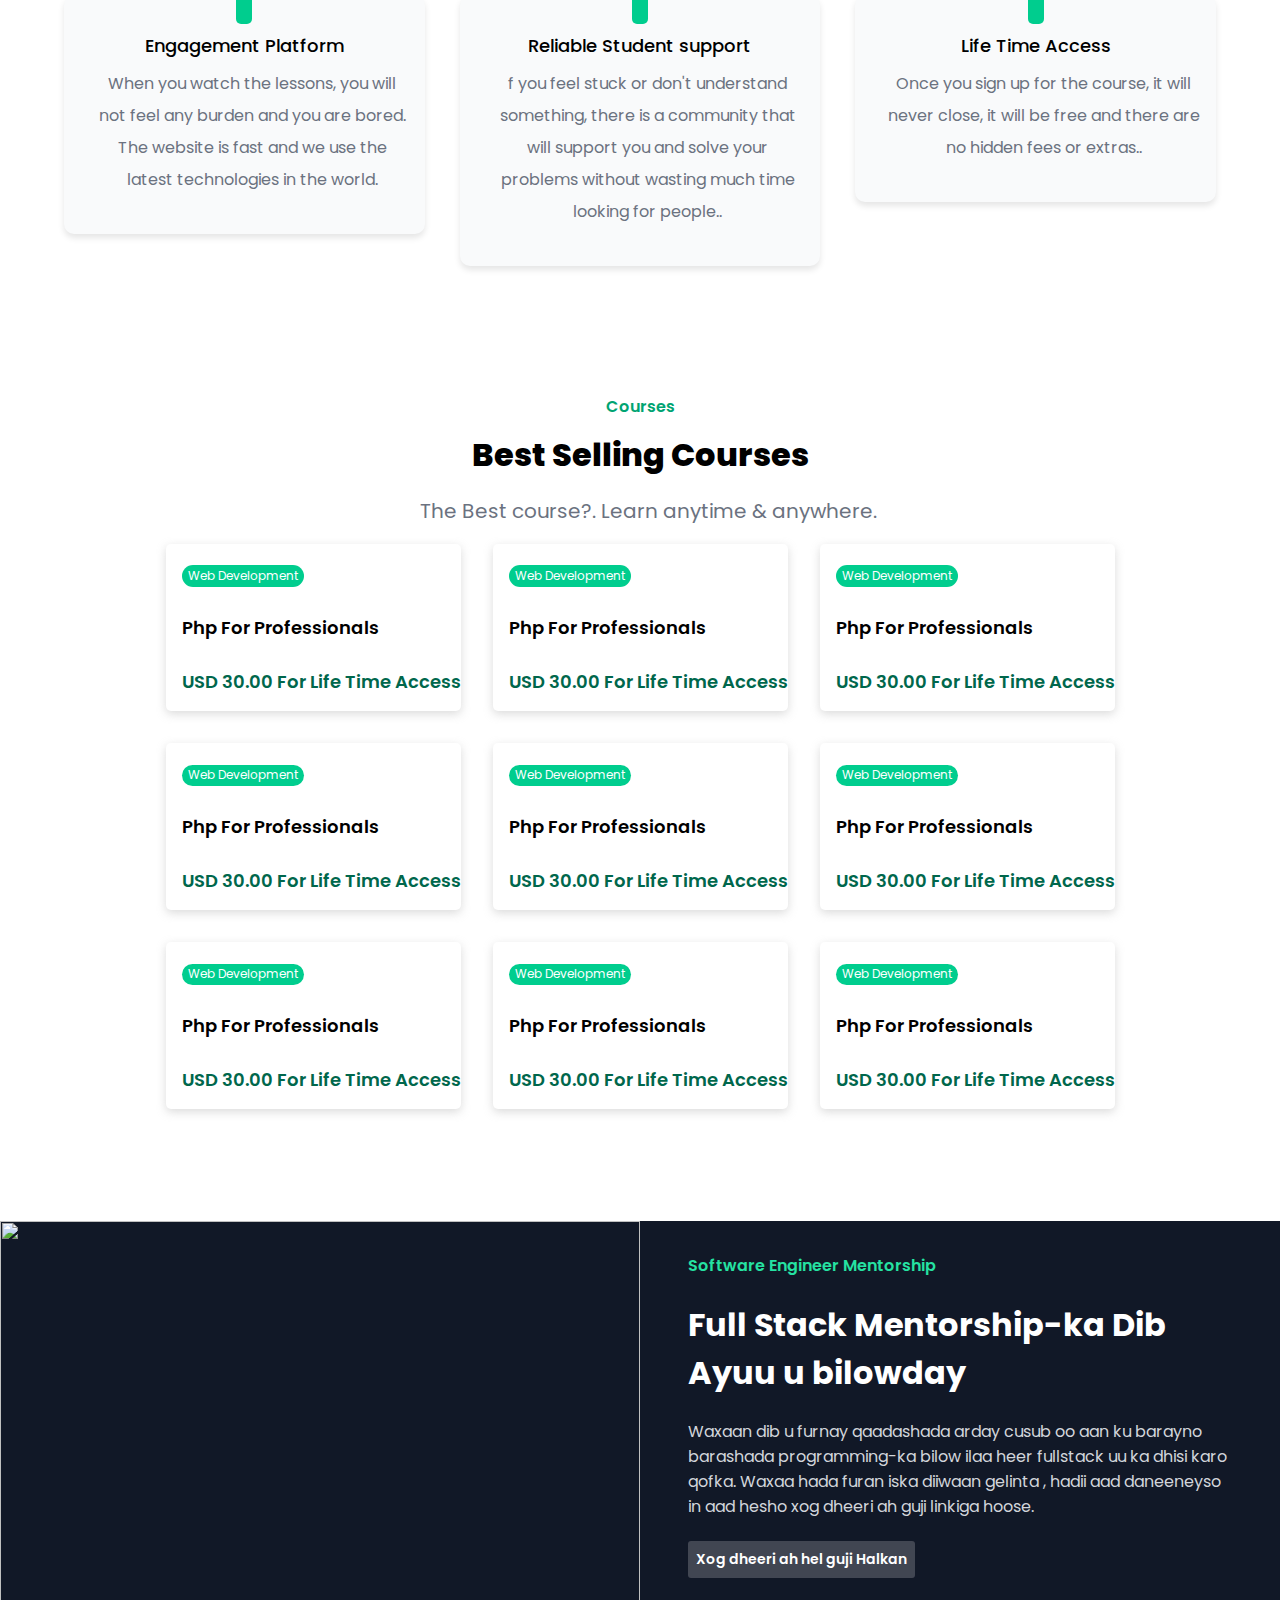
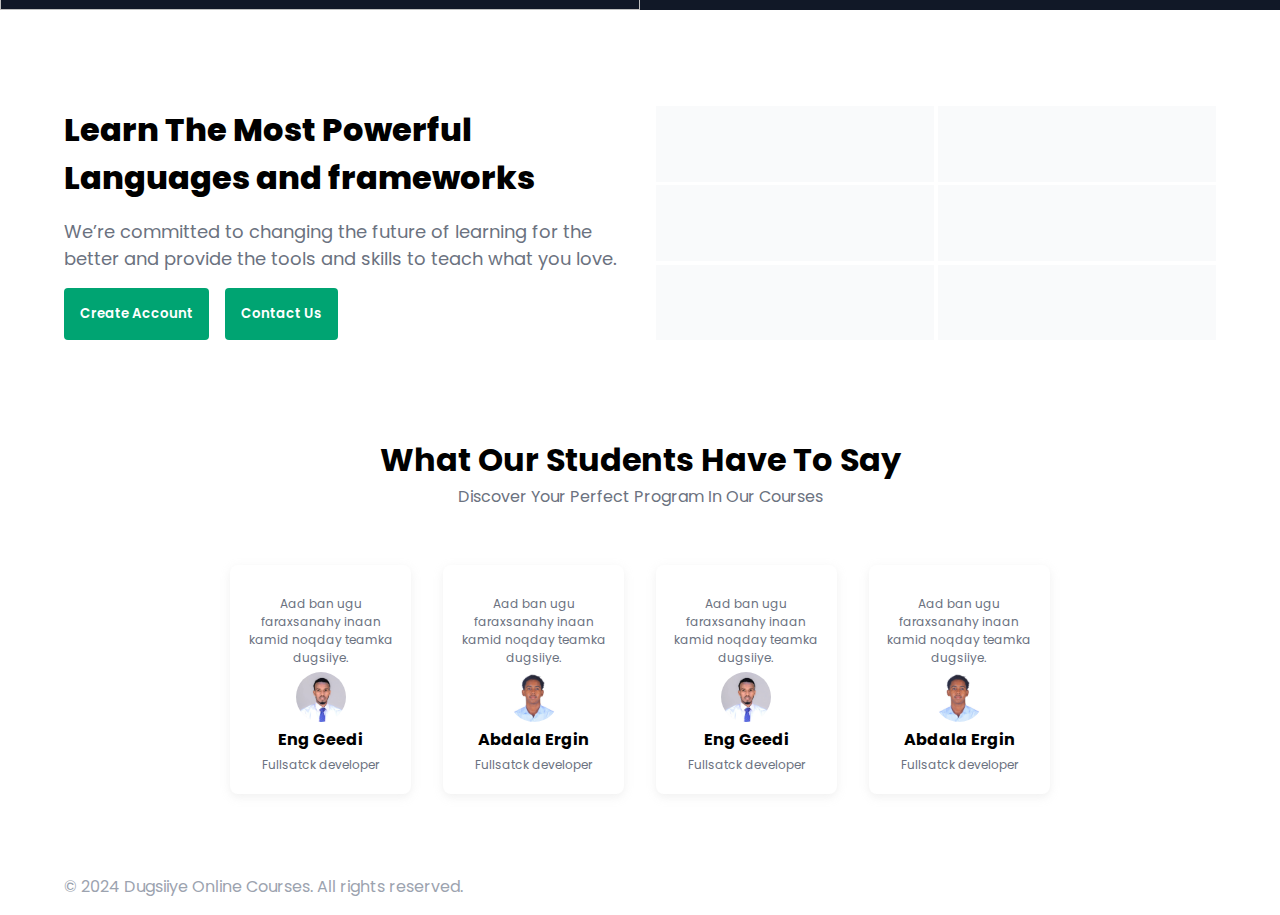
==== commit 9d9b3667: "marged" ====
--- a/index.html
+++ b/index.html
@@ -17,7 +17,7 @@
     <!-- hambegar -->
     <div class="container hambuger">
 
-      <img src="./resources/white_green.png"  alt=""> 
+      <img src="./resources/white_green.png" alt="">
       <div>
         <i data-visible="true" class="fa-solid fa-bars-staggered  bar"></i>
         <i class="fa-solid fa-close  close" data-visible="false"></i>
@@ -194,63 +194,81 @@
       <p>The Best course?. Learn anytime & anywhere.</p>
       <div class="grid-courses">
         <div class="box">
-          <img src="https://dugsiiye.com/_next/image?url=https%3A%2F%2Fdugsiiyeimages.s3.ap-south-1.amazonaws.com%2FhclV6DogkcDv9chhL69R7.jpeg&w=1080&q=75" alt="">
-          <button>Web Development</button>
-          <h2>Php For Professionals</h2>
-          <p>USD 30.00 For Life Time Access</p>
-        </div>
-
-        <div class="box">
-          <img src="https://dugsiiye.com/_next/image?url=https%3A%2F%2Fdugsiiyeimages.s3.ap-south-1.amazonaws.com%2FhclV6DogkcDv9chhL69R7.jpeg&w=1080&q=75" alt="">
-          <button>Web Development</button>
-          <h2>Php For Professionals</h2>
-          <p>USD 30.00 For Life Time Access</p>
-        </div>
-
-        <div class="box">
-          <img src="https://dugsiiye.com/_next/image?url=https%3A%2F%2Fdugsiiyeimages.s3.ap-south-1.amazonaws.com%2FhclV6DogkcDv9chhL69R7.jpeg&w=1080&q=75" alt="">
-          <button>Web Development</button>
-          <h2>Php For Professionals</h2>
-          <p>USD 30.00 For Life Time Access</p>
-        </div>
-
-        <div class="box">
-          <img src="https://dugsiiye.com/_next/image?url=https%3A%2F%2Fdugsiiyeimages.s3.ap-south-1.amazonaws.com%2FhclV6DogkcDv9chhL69R7.jpeg&w=1080&q=75" alt="">
-          <button>Web Development</button>
-          <h2>Php For Professionals</h2>
-          <p>USD 30.00 For Life Time Access</p>
-        </div>
-
-        <div class="box">
-          <img src="https://dugsiiye.com/_next/image?url=https%3A%2F%2Fdugsiiyeimages.s3.ap-south-1.amazonaws.com%2FhclV6DogkcDv9chhL69R7.jpeg&w=1080&q=75" alt="">
-          <button>Web Development</button>
-          <h2>Php For Professionals</h2>
-          <p>USD 30.00 For Life Time Access</p>
-        </div>
-
-        <div class="box">
-          <img src="https://dugsiiye.com/_next/image?url=https%3A%2F%2Fdugsiiyeimages.s3.ap-south-1.amazonaws.com%2FhclV6DogkcDv9chhL69R7.jpeg&w=1080&q=75" alt="">
-          <button>Web Development</button>
-          <h2>Php For Professionals</h2>
-          <p>USD 30.00 For Life Time Access</p>
-        </div>
-
-        <div class="box">
-          <img src="https://dugsiiye.com/_next/image?url=https%3A%2F%2Fdugsiiyeimages.s3.ap-south-1.amazonaws.com%2FhclV6DogkcDv9chhL69R7.jpeg&w=1080&q=75" alt="">
-          <button>Web Development</button>
-          <h2>Php For Professionals</h2>
-          <p>USD 30.00 For Life Time Access</p>
-        </div>
-
-        <div class="box">
-          <img src="https://dugsiiye.com/_next/image?url=https%3A%2F%2Fdugsiiyeimages.s3.ap-south-1.amazonaws.com%2FhclV6DogkcDv9chhL69R7.jpeg&w=1080&q=75" alt="">
-          <button>Web Development</button>
-          <h2>Php For Professionals</h2>
-          <p>USD 30.00 For Life Time Access</p>
-        </div>
-
-        <div class="box">
-          <img src="https://dugsiiye.com/_next/image?url=https%3A%2F%2Fdugsiiyeimages.s3.ap-south-1.amazonaws.com%2FhclV6DogkcDv9chhL69R7.jpeg&w=1080&q=75" alt="">
+          <img
+            src="https://dugsiiye.com/_next/image?url=https%3A%2F%2Fdugsiiyeimages.s3.ap-south-1.amazonaws.com%2FhclV6DogkcDv9chhL69R7.jpeg&w=1080&q=75"
+            alt="">
+          <button>Web Development</button>
+          <h2>Php For Professionals</h2>
+          <p>USD 30.00 For Life Time Access</p>
+        </div>
+
+        <div class="box">
+          <img
+            src="https://dugsiiye.com/_next/image?url=https%3A%2F%2Fdugsiiyeimages.s3.ap-south-1.amazonaws.com%2FhclV6DogkcDv9chhL69R7.jpeg&w=1080&q=75"
+            alt="">
+          <button>Web Development</button>
+          <h2>Php For Professionals</h2>
+          <p>USD 30.00 For Life Time Access</p>
+        </div>
+
+        <div class="box">
+          <img
+            src="https://dugsiiye.com/_next/image?url=https%3A%2F%2Fdugsiiyeimages.s3.ap-south-1.amazonaws.com%2FhclV6DogkcDv9chhL69R7.jpeg&w=1080&q=75"
+            alt="">
+          <button>Web Development</button>
+          <h2>Php For Professionals</h2>
+          <p>USD 30.00 For Life Time Access</p>
+        </div>
+
+        <div class="box">
+          <img
+            src="https://dugsiiye.com/_next/image?url=https%3A%2F%2Fdugsiiyeimages.s3.ap-south-1.amazonaws.com%2FhclV6DogkcDv9chhL69R7.jpeg&w=1080&q=75"
+            alt="">
+          <button>Web Development</button>
+          <h2>Php For Professionals</h2>
+          <p>USD 30.00 For Life Time Access</p>
+        </div>
+
+        <div class="box">
+          <img
+            src="https://dugsiiye.com/_next/image?url=https%3A%2F%2Fdugsiiyeimages.s3.ap-south-1.amazonaws.com%2FhclV6DogkcDv9chhL69R7.jpeg&w=1080&q=75"
+            alt="">
+          <button>Web Development</button>
+          <h2>Php For Professionals</h2>
+          <p>USD 30.00 For Life Time Access</p>
+        </div>
+
+        <div class="box">
+          <img
+            src="https://dugsiiye.com/_next/image?url=https%3A%2F%2Fdugsiiyeimages.s3.ap-south-1.amazonaws.com%2FhclV6DogkcDv9chhL69R7.jpeg&w=1080&q=75"
+            alt="">
+          <button>Web Development</button>
+          <h2>Php For Professionals</h2>
+          <p>USD 30.00 For Life Time Access</p>
+        </div>
+
+        <div class="box">
+          <img
+            src="https://dugsiiye.com/_next/image?url=https%3A%2F%2Fdugsiiyeimages.s3.ap-south-1.amazonaws.com%2FhclV6DogkcDv9chhL69R7.jpeg&w=1080&q=75"
+            alt="">
+          <button>Web Development</button>
+          <h2>Php For Professionals</h2>
+          <p>USD 30.00 For Life Time Access</p>
+        </div>
+
+        <div class="box">
+          <img
+            src="https://dugsiiye.com/_next/image?url=https%3A%2F%2Fdugsiiyeimages.s3.ap-south-1.amazonaws.com%2FhclV6DogkcDv9chhL69R7.jpeg&w=1080&q=75"
+            alt="">
+          <button>Web Development</button>
+          <h2>Php For Professionals</h2>
+          <p>USD 30.00 For Life Time Access</p>
+        </div>
+
+        <div class="box">
+          <img
+            src="https://dugsiiye.com/_next/image?url=https%3A%2F%2Fdugsiiyeimages.s3.ap-south-1.amazonaws.com%2FhclV6DogkcDv9chhL69R7.jpeg&w=1080&q=75"
+            alt="">
           <button>Web Development </button>
           <h2>Php For Professionals</h2>
           <p>USD 30.00 For Life Time Access</p>
@@ -267,81 +285,87 @@
       <div class="container">
         <h3>Software Engineer Mentorship</h3>
         <h1>Full Stack Mentorship-ka Dib Ayuu u bilowday</h1>
-        <span>Waxaan dib u furnay qaadashada arday cusub oo aan ku barayno barashada programming-ka bilow ilaa heer fullstack uu ka dhisi karo qofka. Waxaa hada furan iska diiwaan gelinta , hadii aad daneeneyso in aad hesho xog dheeri ah guji linkiga hoose.</span>
+        <span>Waxaan dib u furnay qaadashada arday cusub oo aan ku barayno barashada programming-ka bilow ilaa heer
+          fullstack uu ka dhisi karo qofka. Waxaa hada furan iska diiwaan gelinta , hadii aad daneeneyso in aad hesho
+          xog dheeri ah guji linkiga hoose.</span>
         <a href="#">Xog dheeri ah hel guji Halkan</a>
       </div>
     </div>
   </section>
 
   <section class="most-powerfull-languages">
-  <div class="container">
-    <div class="left-side">
-      <h1>Learn The Most Powerful Languages and frameworks</h1>
-      <h5>We’re committed to changing the future of learning for the better and provide the tools and skills to teach what you love.</h5>
-      <div class="btns">
-        <button>Create Account</button>
-        <button>Contact Us</button>
-      </div>
-    </div>
-    <div class="right-side">
-      <div class="box"><i class="fa-brands fa-html5"></i></div>
-      <div class="box"><i class="fa-brands fa-css3-alt"></i></div>
-      <div class="box"><i class="fa-brands fa-js"></i></div>
-      <div class="box"><i class="fa-brands fa-react"></i></div>
-      <div class="box"><i class="fa-brands fa-node"></i></div>
-      <div class="box"><i class="fa-brands fa-bootstrap"></i></div>
-    </div>
-  </div>  
+    <div class="container">
+      <div class="left-side">
+        <h1>Learn The Most Powerful Languages and frameworks</h1>
+        <h5>We’re committed to changing the future of learning for the better and provide the tools and skills to teach
+          what you love.</h5>
+        <div class="btns">
+          <button>Create Account</button>
+          <button>Contact Us</button>
+        </div>
+      </div>
+      <div class="right-side">
+        <div class="box"><i class="fa-brands fa-html5"></i></div>
+        <div class="box"><i class="fa-brands fa-css3-alt"></i></div>
+        <div class="box"><i class="fa-brands fa-js"></i></div>
+        <div class="box"><i class="fa-brands fa-react"></i></div>
+        <div class="box"><i class="fa-brands fa-node"></i></div>
+        <div class="box"><i class="fa-brands fa-bootstrap"></i></div>
+      </div>
+    </div>
   </section>
 
   <section class="student-say">
-    <div class="poeple-say">
-      <h1>What Our Students Have To Say</h1>
-      <p>Discover Your Perfect Program In Our Courses</p>
-      <div class="bottom">
-        <div class="box1">
-          <div><i class="fa-solid fa-quote-left"></i></div>
-          <p>Aad ban ugu faraxsanahy inaan kamid noqday teamka dugsiiye.</p>
-          <img src="./resources/gedi.jpeg" alt="">
-          <h2>Eng Geedi</h2>
-          <span>Fullsatck developer</span>
-        </div>
-        <div class="box1">
-          <div><i class="fa-solid fa-quote-left"></i></div>
-          <p>Aad ban ugu faraxsanahy inaan kamid noqday teamka dugsiiye.</p>
-          <img src="./resources/IMG_5560 copy.jpg" alt="">
-          <h2>Abdala Ergin</h2>
-          <span>Fullsatck developer</span>
-        </div>
-        <div class="box1">
-          <div><i class="fa-solid fa-quote-left"></i></div>
-          <p>Aad ban ugu faraxsanahy inaan kamid noqday teamka dugsiiye.</p>
-          <img src="./resources/gedi.jpeg" alt="">
-          <h2>Eng Geedi</h2>
-          <span>Fullsatck developer</span>
-        </div>
-        <div class="box1">
-          <div><i class="fa-solid fa-quote-left"></i></div>
-          <p>Aad ban ugu faraxsanahy inaan kamid noqday teamka dugsiiye.</p>
-          <img src="./resources/IMG_5560 copy.jpg" alt="">
-          <h2>Abdala Ergin</h2>
-          <span>Fullsatck developer</span>
-        </div>
-      </div>
-    </div>
+   <div class=" poeple-say">
+      <div class="poeple-say">
+        <h1>What Our Students Have To Say</h1>
+        <p>Discover Your Perfect Program In Our Courses</p>
+        <div class="bottom">
+          <div class="box1">
+            <div><i class="fa-solid fa-quote-left"></i></div>
+            <p>Aad ban ugu faraxsanahy inaan kamid noqday teamka dugsiiye.</p>
+            <img src="./resources/gedi.jpeg" alt="">
+            <h2>Eng Geedi</h2>
+            <span>Fullsatck developer</span>
+          </div>
+          <div class="box1">
+            <div><i class="fa-solid fa-quote-left"></i></div>
+            <p>Aad ban ugu faraxsanahy inaan kamid noqday teamka dugsiiye.</p>
+            <img src="./resources/IMG_5560 copy.jpg" alt="">
+            <h2>Abdala Ergin</h2>
+            <span>Fullsatck developer</span>
+          </div>
+          <div class="box1">
+            <div><i class="fa-solid fa-quote-left"></i></div>
+            <p>Aad ban ugu faraxsanahy inaan kamid noqday teamka dugsiiye.</p>
+            <img src="./resources/gedi.jpeg" alt="">
+            <h2>Eng Geedi</h2>
+            <span>Fullsatck developer</span>
+          </div>
+          <div class="box1">
+            <div><i class="fa-solid fa-quote-left"></i></div>
+            <p>Aad ban ugu faraxsanahy inaan kamid noqday teamka dugsiiye.</p>
+            <img src="./resources/IMG_5560 copy.jpg" alt="">
+            <h2>Abdala Ergin</h2>
+            <span>Fullsatck developer</span>
+          </div>
+        </div>
+      </div>
   </section>
 
   <footer>
     <div class="container">
-      <div class="foter-left">© 2024 Dugsiiye Online Courses. All rights reserved.</div>
-      <div class="foter-right">
-        <i class="fa-brands fa-whatsapp"></i>
-        <i class="fa-brands fa-facebook"></i>
-        <i class="fa-brands fa-instagram"></i>
-        <i class="fa-brands fa-twitter"></i>
-        <i class="fa-brands fa-github"></i>
-        <i class="fa-brands fa-youtube"></i>
-      </div>
+   <div class="foter-left">© 2024 Dugsiiye Online Courses. All rights reserved.
+    </div>
+  
+    <div class="foter-right">
+      <i class="fa-brands fa-whatsapp"></i>
+      <i class="fa-brands fa-facebook"></i>
+      <i class="fa-brands fa-instagram"></i>
+      <i class="fa-brands fa-twitter"></i>
+      <i class="fa-brands fa-github"></i>
+      <i class="fa-brands fa-youtube"></i>
+    </div>
     </div>
   </footer>
 
@@ -353,7 +377,7 @@
 <script src="https://code.jquery.com/jquery-3.7.1.js"></script>
 
 <script src="main.js">
-  
+
 
 
 
--- a/style.css
+++ b/style.css
@@ -17,7 +17,7 @@
 }
 
 .poeple-say{
-
+    width: min(50%, 1266px);
     width: min(80%, 1266px);
     margin-inline: auto;
     z-index: 99;
@@ -581,6 +581,7 @@
 
 .student-say .poeple-say .bottom .box1 img{
 
+/* >>>>>>> origin */
   width: 50px;
   height: 50px;
   border-radius: 50%;
@@ -607,7 +608,11 @@
 }
 
 .student-say .poeple-say .bottom .box1 h2{
-
+/* <<<<<<< HEAD
+
+======= */
+    font-size: 1.3rem;
+/* >>>>>>> origin */
     font-size: 1rem;
     font-weight: 700;
 }
@@ -679,8 +684,6 @@
     }
 
     .courses .container .grid-courses {
-        /* display: flex;
-        flex-direction: column; */
         display: grid;
         grid-template-columns: repeat(2,1fr);
        
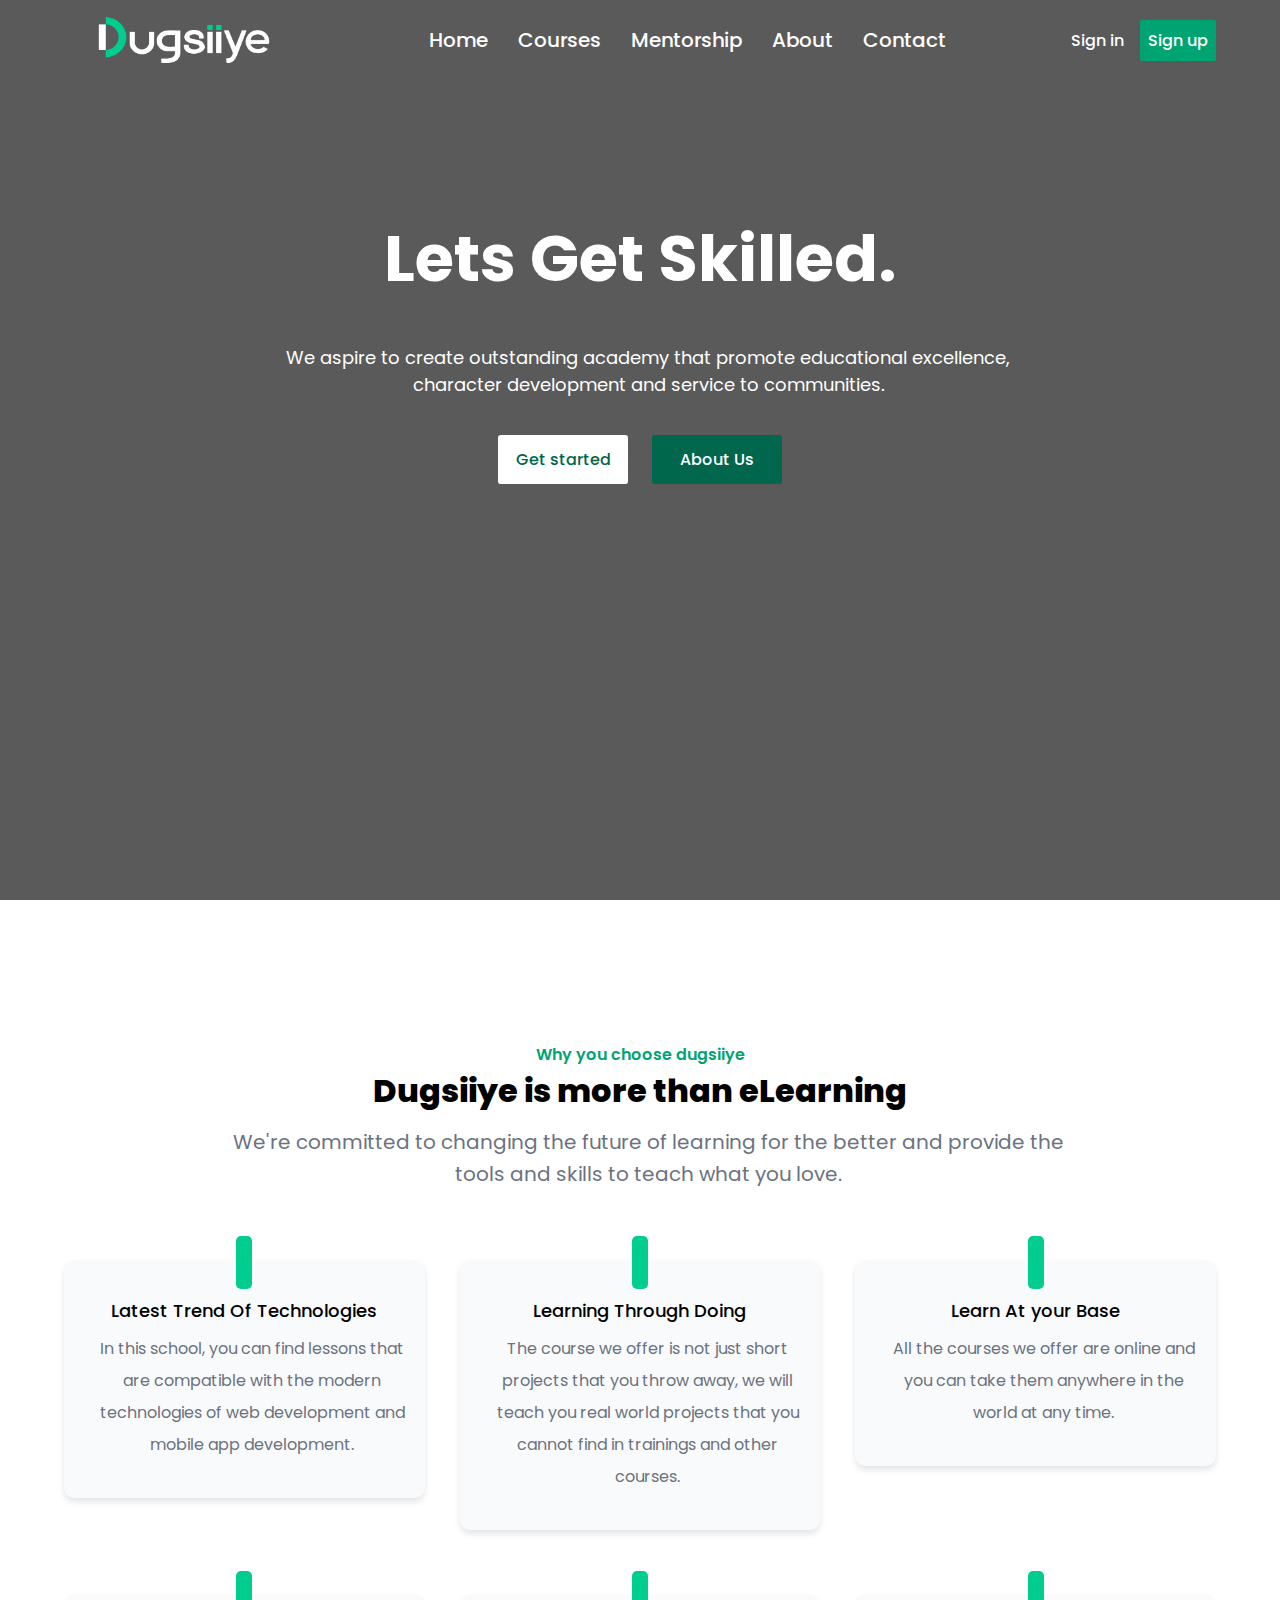
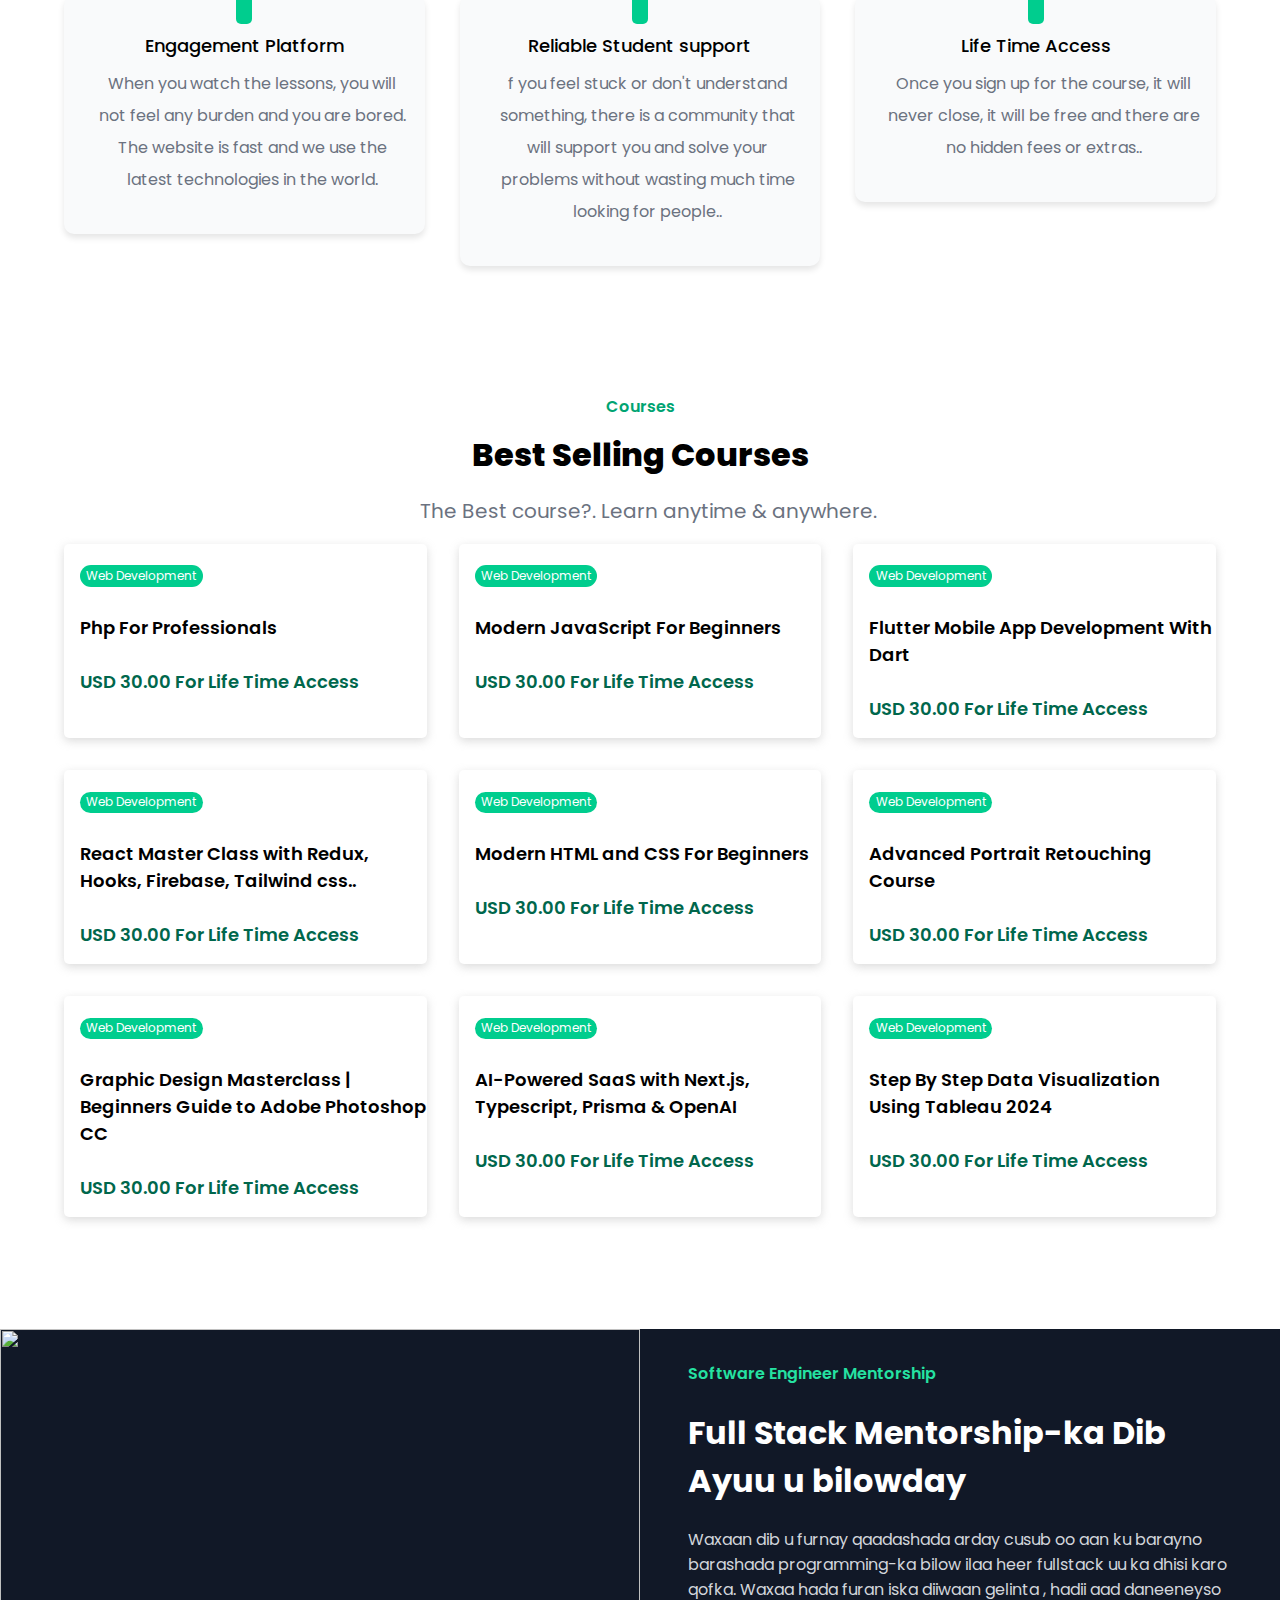
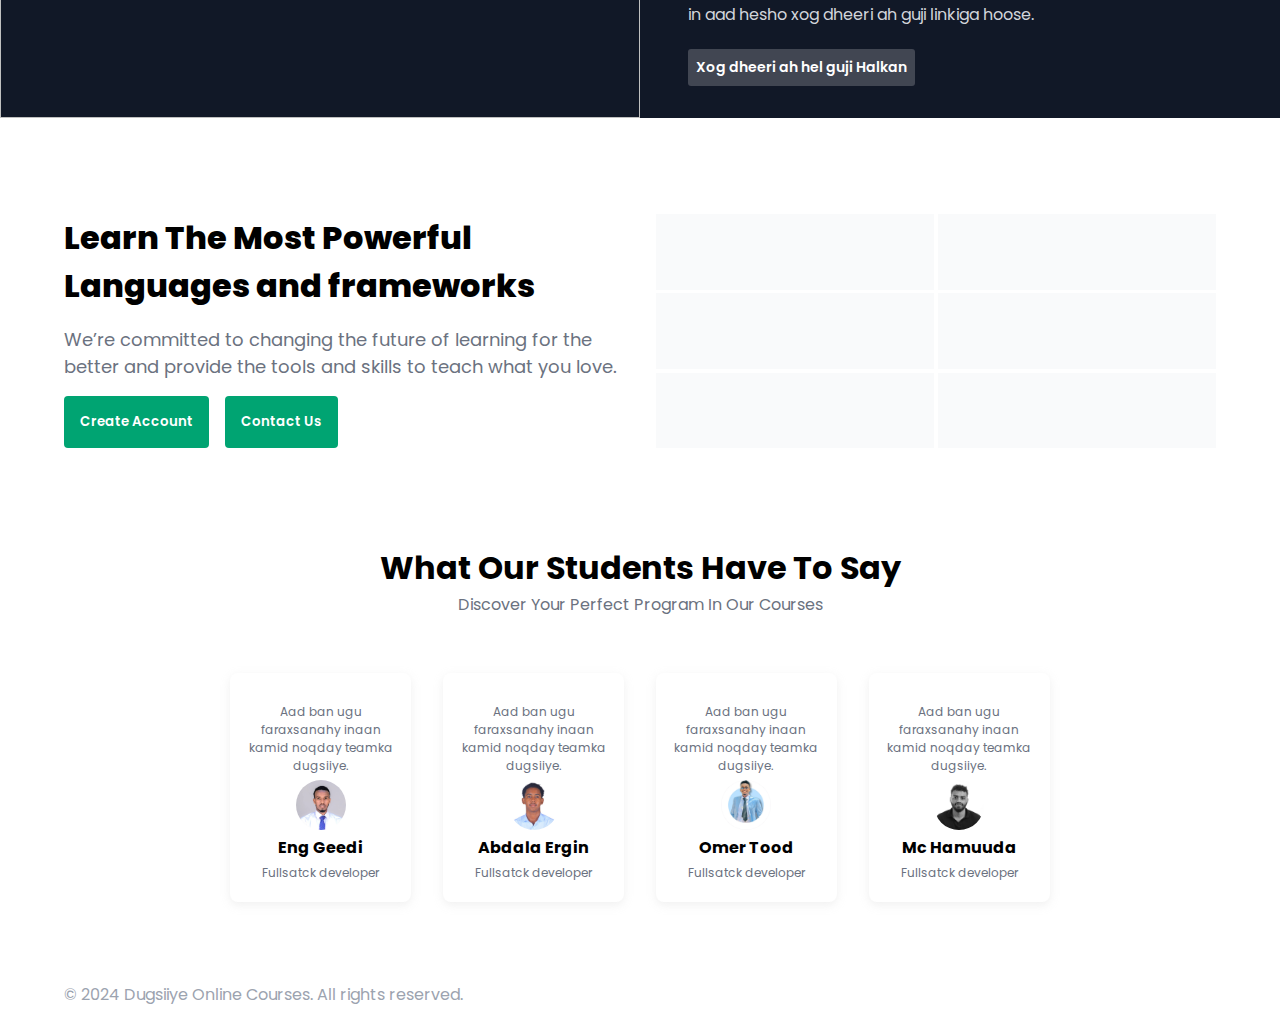
==== commit cf3bc509: "updating courses poster and their names and also updating student say section" ====
--- a/index.html
+++ b/index.html
@@ -17,7 +17,7 @@
     <!-- hambegar -->
     <div class="container hambuger">
 
-      <img src="./resources/white_green.png" alt="">
+      <img href="index.html" src="./resources/white_green.png" alt="">
       <div>
         <i data-visible="true" class="fa-solid fa-bars-staggered  bar"></i>
         <i class="fa-solid fa-close  close" data-visible="false"></i>
@@ -49,7 +49,7 @@
     <nav class=" mobile-menu" data-visible="false">
 
       <div class="logo-humbegar">
-        <img src="./resources/dark_green.png" alt="">
+        <img href="index.html" src="./resources/dark_green.png" alt="">
 
 
 
@@ -204,73 +204,73 @@
 
         <div class="box">
           <img
-            src="https://dugsiiye.com/_next/image?url=https%3A%2F%2Fdugsiiyeimages.s3.ap-south-1.amazonaws.com%2FhclV6DogkcDv9chhL69R7.jpeg&w=1080&q=75"
-            alt="">
-          <button>Web Development</button>
-          <h2>Php For Professionals</h2>
-          <p>USD 30.00 For Life Time Access</p>
-        </div>
-
-        <div class="box">
-          <img
-            src="https://dugsiiye.com/_next/image?url=https%3A%2F%2Fdugsiiyeimages.s3.ap-south-1.amazonaws.com%2FhclV6DogkcDv9chhL69R7.jpeg&w=1080&q=75"
-            alt="">
-          <button>Web Development</button>
-          <h2>Php For Professionals</h2>
-          <p>USD 30.00 For Life Time Access</p>
-        </div>
-
-        <div class="box">
-          <img
-            src="https://dugsiiye.com/_next/image?url=https%3A%2F%2Fdugsiiyeimages.s3.ap-south-1.amazonaws.com%2FhclV6DogkcDv9chhL69R7.jpeg&w=1080&q=75"
-            alt="">
-          <button>Web Development</button>
-          <h2>Php For Professionals</h2>
-          <p>USD 30.00 For Life Time Access</p>
-        </div>
-
-        <div class="box">
-          <img
-            src="https://dugsiiye.com/_next/image?url=https%3A%2F%2Fdugsiiyeimages.s3.ap-south-1.amazonaws.com%2FhclV6DogkcDv9chhL69R7.jpeg&w=1080&q=75"
-            alt="">
-          <button>Web Development</button>
-          <h2>Php For Professionals</h2>
-          <p>USD 30.00 For Life Time Access</p>
-        </div>
-
-        <div class="box">
-          <img
-            src="https://dugsiiye.com/_next/image?url=https%3A%2F%2Fdugsiiyeimages.s3.ap-south-1.amazonaws.com%2FhclV6DogkcDv9chhL69R7.jpeg&w=1080&q=75"
-            alt="">
-          <button>Web Development</button>
-          <h2>Php For Professionals</h2>
-          <p>USD 30.00 For Life Time Access</p>
-        </div>
-
-        <div class="box">
-          <img
-            src="https://dugsiiye.com/_next/image?url=https%3A%2F%2Fdugsiiyeimages.s3.ap-south-1.amazonaws.com%2FhclV6DogkcDv9chhL69R7.jpeg&w=1080&q=75"
-            alt="">
-          <button>Web Development</button>
-          <h2>Php For Professionals</h2>
-          <p>USD 30.00 For Life Time Access</p>
-        </div>
-
-        <div class="box">
-          <img
-            src="https://dugsiiye.com/_next/image?url=https%3A%2F%2Fdugsiiyeimages.s3.ap-south-1.amazonaws.com%2FhclV6DogkcDv9chhL69R7.jpeg&w=1080&q=75"
-            alt="">
-          <button>Web Development</button>
-          <h2>Php For Professionals</h2>
-          <p>USD 30.00 For Life Time Access</p>
-        </div>
-
-        <div class="box">
-          <img
-            src="https://dugsiiye.com/_next/image?url=https%3A%2F%2Fdugsiiyeimages.s3.ap-south-1.amazonaws.com%2FhclV6DogkcDv9chhL69R7.jpeg&w=1080&q=75"
+            src="https://dugsiiye.com/_next/image?url=https%3A%2F%2Fdugsiiyeimages.s3.ap-south-1.amazonaws.com%2FMzXvcFGRf5tT5HbKFaYYx.jpeg&w=1080&q=75"
+            alt="">
+          <button>Web Development</button>
+          <h2>Modern JavaScript For Beginners</h2>
+          <p>USD 30.00 For Life Time Access</p>
+        </div>
+
+        <div class="box">
+          <img
+            src="https://dugsiiye.com/_next/image?url=https%3A%2F%2Fdugsiiyeimages.s3.ap-south-1.amazonaws.com%2FhPHo10Xo7SiRi2ePnS9yM.jpeg&w=1080&q=75"
+            alt="">
+          <button>Web Development</button>
+          <h2>Flutter Mobile App Development With Dart</h2>
+          <p>USD 30.00 For Life Time Access</p>
+        </div>
+
+        <div class="box">
+          <img
+            src="https://dugsiiye.com/_next/image?url=https%3A%2F%2Fdugsiiyeimages.s3.ap-south-1.amazonaws.com%2F0MD_sdD5Zcx0s-ZnSrhMi.jpeg&w=1080&q=75"
+            alt="">
+          <button>Web Development</button>
+          <h2>React Master Class with Redux, Hooks, Firebase, Tailwind css..</h2>
+          <p>USD 30.00 For Life Time Access</p>
+        </div>
+
+        <div class="box">
+          <img
+            src="https://dugsiiye.com/_next/image?url=https%3A%2F%2Fdugsiiyeimages.s3.ap-south-1.amazonaws.com%2Fvx3bPhkWA6ary1MWLr5qa.jpeg&w=1080&q=75"
+            alt="">
+          <button>Web Development</button>
+          <h2>Modern HTML and CSS For Beginners</h2>
+          <p>USD 30.00 For Life Time Access</p>
+        </div>
+
+        <div class="box">
+          <img
+            src="https://dugsiiye.com/_next/image?url=https%3A%2F%2Fdugsiiyeimages.s3.ap-south-1.amazonaws.com%2Fo9DwUP_WiLdxlA58kmVAk.jpeg&w=1080&q=75"
+            alt="">
+          <button>Web Development</button>
+          <h2>Advanced Portrait Retouching Course</h2>
+          <p>USD 30.00 For Life Time Access</p>
+        </div>
+
+        <div class="box">
+          <img
+            src="https://dugsiiye.com/_next/image?url=https%3A%2F%2Fdugsiiyeimages.s3.ap-south-1.amazonaws.com%2F3fr6VASKAxobQaZytb_NE.jpeg&w=1080&q=75"
+            alt="">
+          <button>Web Development</button>
+          <h2>Graphic Design Masterclass | Beginners Guide to Adobe Photoshop CC</h2>
+          <p>USD 30.00 For Life Time Access</p>
+        </div>
+
+        <div class="box">
+          <img
+            src="https://dugsiiye.com/_next/image?url=https%3A%2F%2Fdugsiiyeimages.s3.ap-south-1.amazonaws.com%2FpjhUy5EllGGXrq61ov-8d.jpeg&w=1080&q=75"
+            alt="">
+          <button>Web Development</button>
+          <h2>AI-Powered SaaS with Next.js, Typescript, Prisma & OpenAI</h2>
+          <p>USD 30.00 For Life Time Access</p>
+        </div>
+
+        <div class="box">
+          <img
+            src="https://dugsiiye.com/_next/image?url=https%3A%2F%2Fdugsiiyeimages.s3.ap-south-1.amazonaws.com%2F64jEPy6E4Waa5VK5u3EOc.jpeg&w=1080&q=75"
             alt="">
           <button>Web Development </button>
-          <h2>Php For Professionals</h2>
+          <h2>Step By Step Data Visualization Using Tableau 2024</h2>
           <p>USD 30.00 For Life Time Access</p>
         </div>
       </div>
@@ -338,15 +338,15 @@
           <div class="box1">
             <div><i class="fa-solid fa-quote-left"></i></div>
             <p>Aad ban ugu faraxsanahy inaan kamid noqday teamka dugsiiye.</p>
-            <img src="./resources/gedi.jpeg" alt="">
-            <h2>Eng Geedi</h2>
+            <img src="./resources/omer-tood.jpg" alt="">
+            <h2>Omer Tood</h2>
             <span>Fullsatck developer</span>
           </div>
           <div class="box1">
             <div><i class="fa-solid fa-quote-left"></i></div>
             <p>Aad ban ugu faraxsanahy inaan kamid noqday teamka dugsiiye.</p>
-            <img src="./resources/IMG_5560 copy.jpg" alt="">
-            <h2>Abdala Ergin</h2>
+            <img src="./resources/hamuuda.jpg" alt="">
+            <h2>Mc Hamuuda</h2>
             <span>Fullsatck developer</span>
           </div>
         </div>
--- a/style.css
+++ b/style.css
@@ -23,10 +23,6 @@
     z-index: 99;
 }
 
-.poeple-say img{
-    width: 100%;
-}
-
 .container {
     width: min(90%, 1266px);
     margin-inline: auto;
@@ -139,7 +135,7 @@
     left: 0;
     width: 100%;
     height: 100vh;
-    background-color: rgba(0, 0, 0, 0.786);
+    background-color: rgba(0, 0, 0, 0.647);
     z-index: 2;
 }
 
@@ -580,8 +576,6 @@
 }
 
 .student-say .poeple-say .bottom .box1 img{
-
-/* >>>>>>> origin */
   width: 50px;
   height: 50px;
   border-radius: 50%;
@@ -608,11 +602,7 @@
 }
 
 .student-say .poeple-say .bottom .box1 h2{
-/* <<<<<<< HEAD
-
-======= */
     font-size: 1.3rem;
-/* >>>>>>> origin */
     font-size: 1rem;
     font-weight: 700;
 }
@@ -966,6 +956,7 @@
     }
 
     footer .container .foter-right{
+
         text-align: center;
         display: flex;
         justify-content: center;
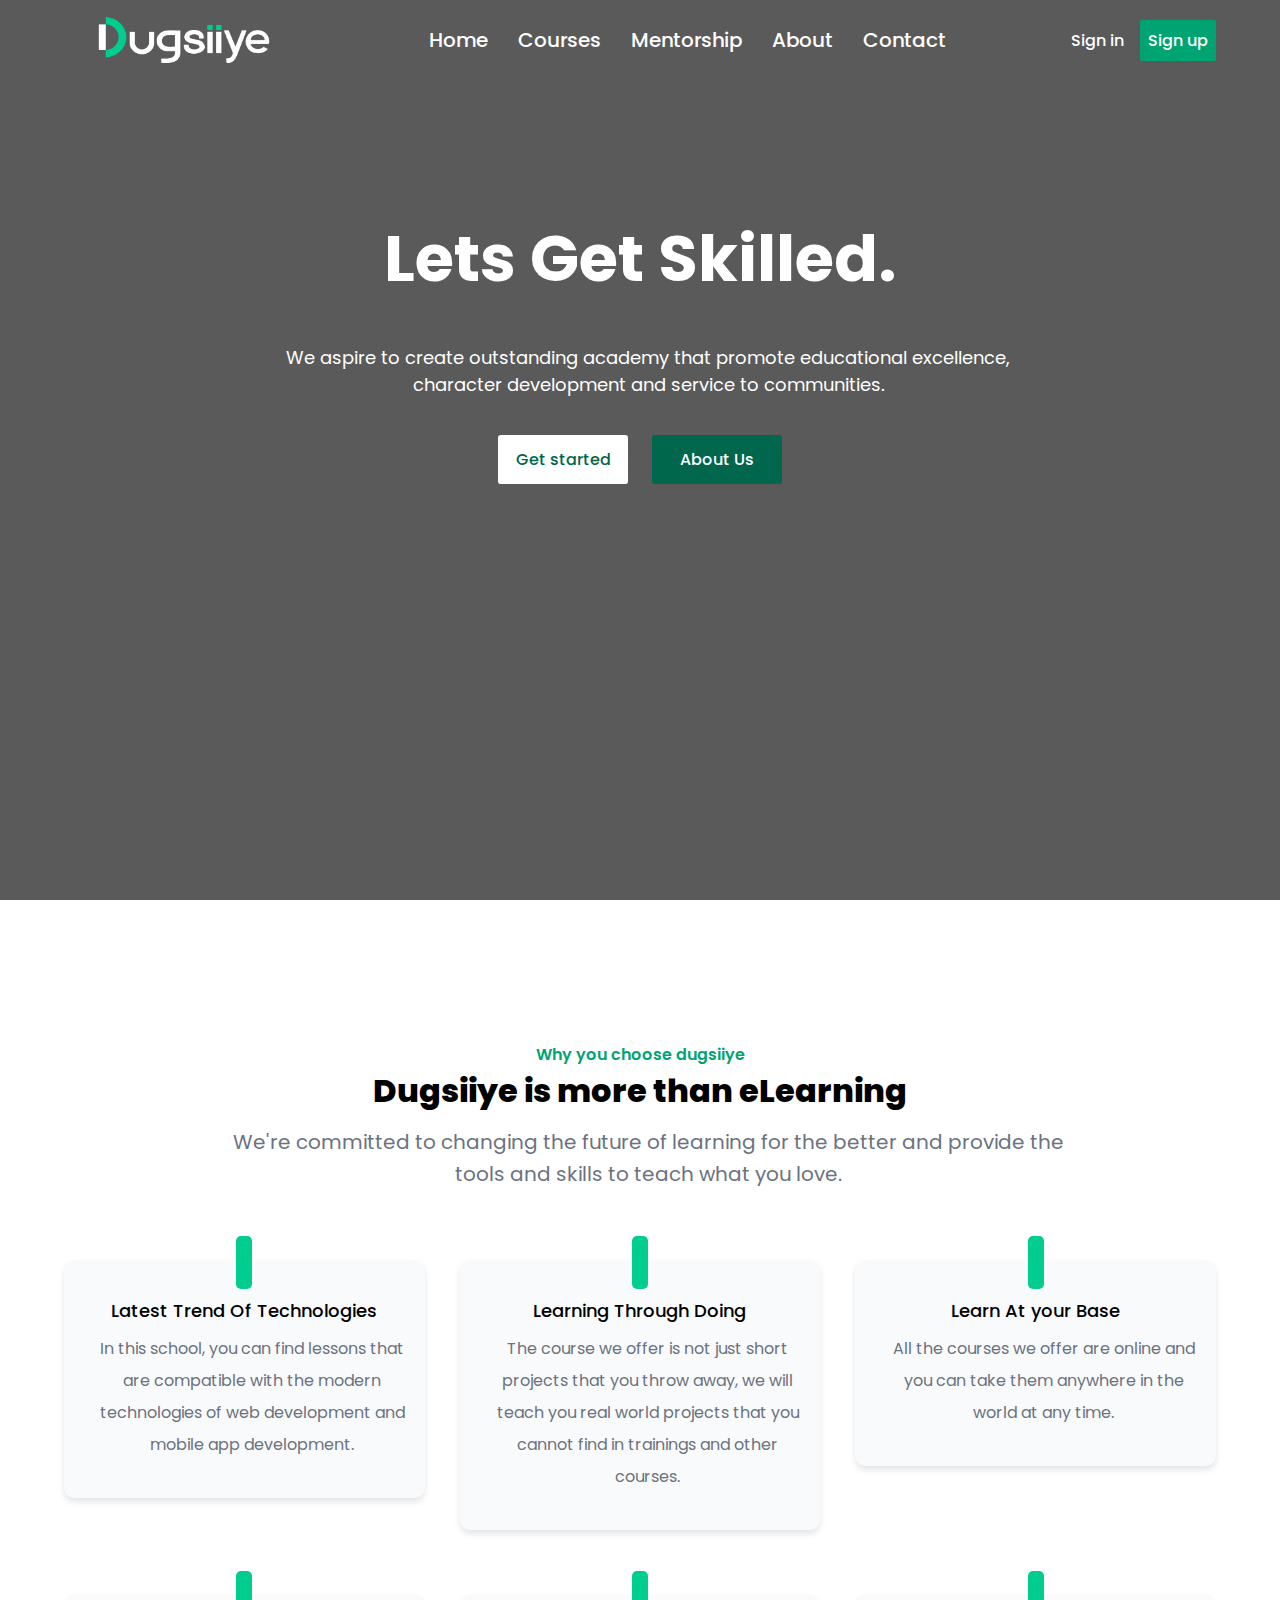
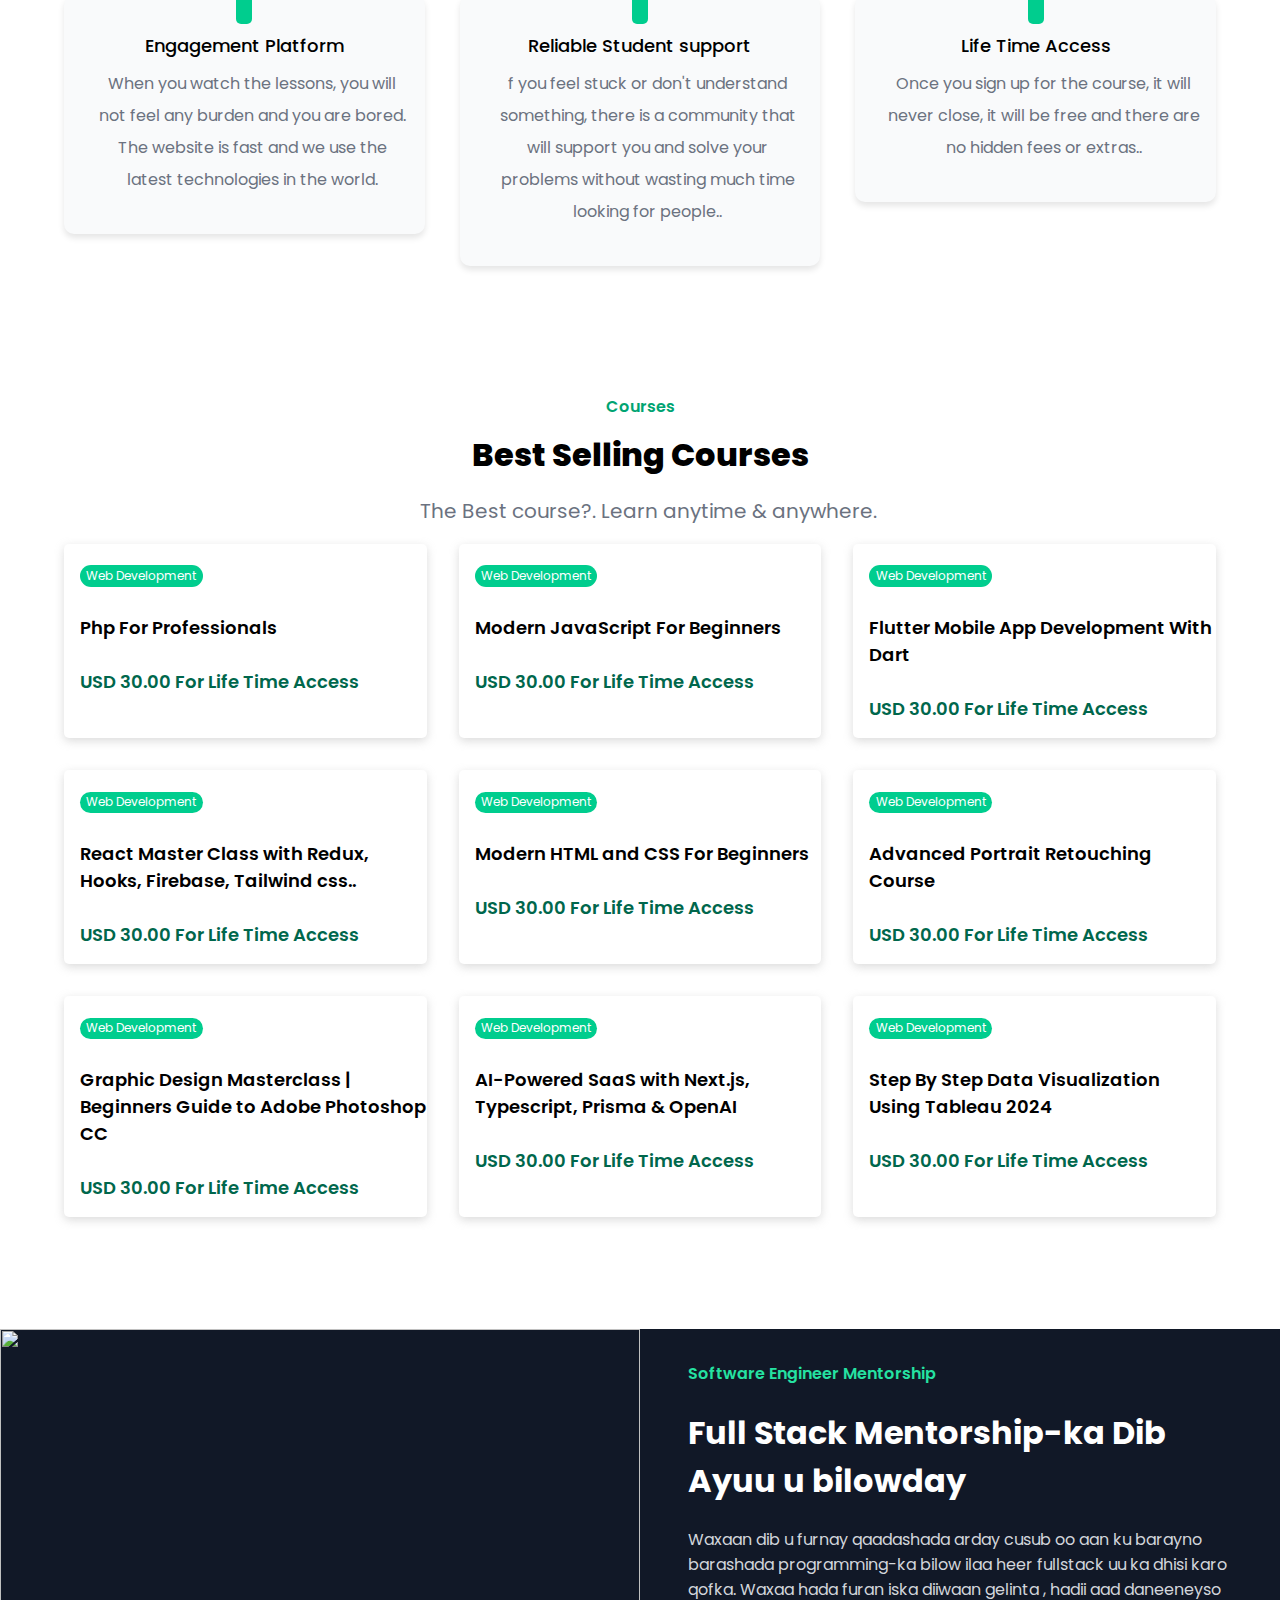
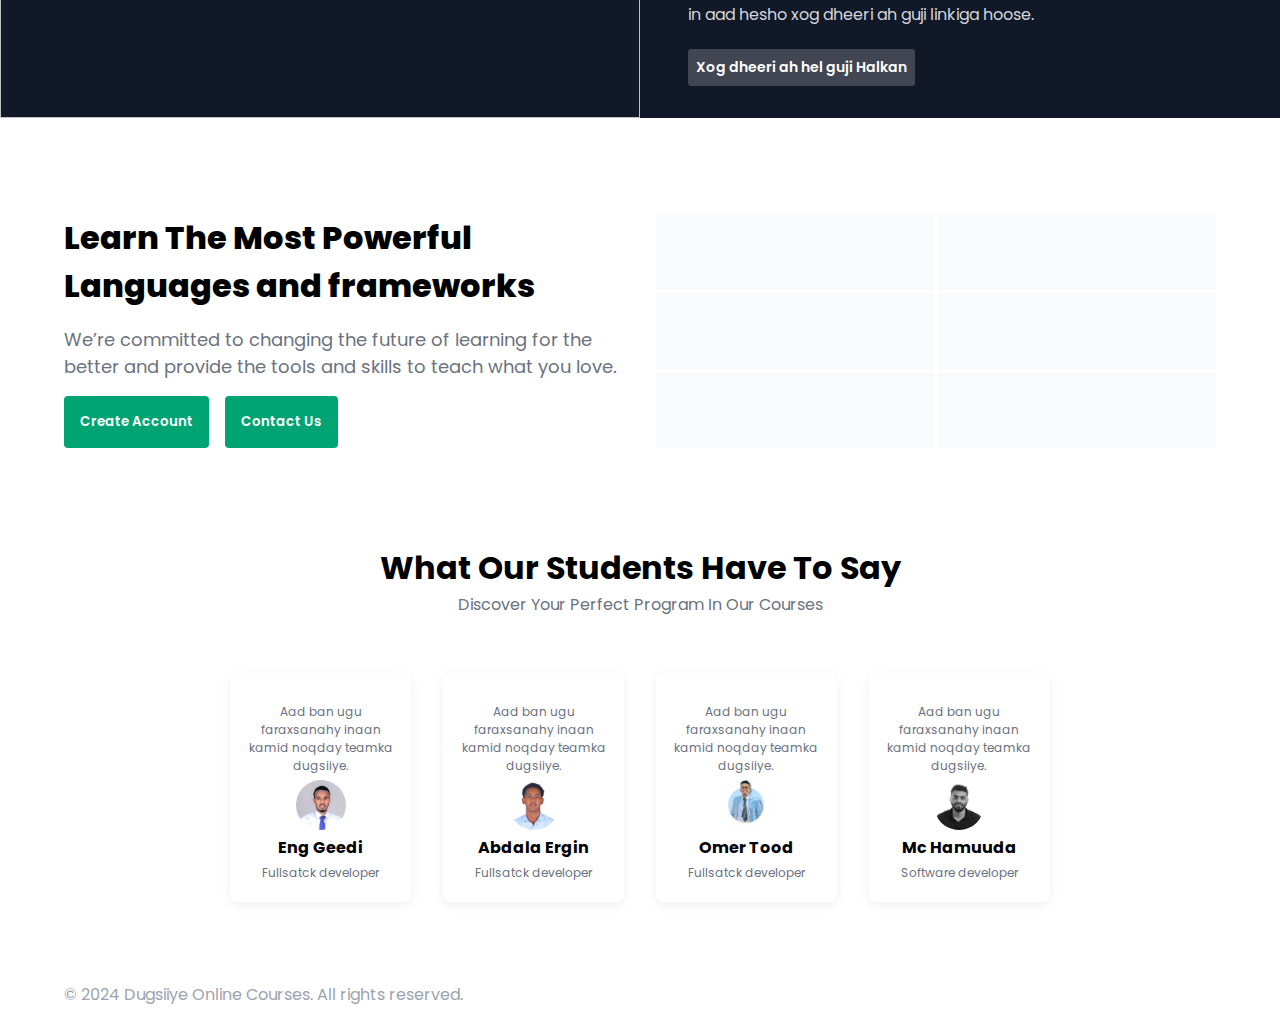
==== commit 84ec3e01: "enhancing: adding a readme file and updating home  page" ====
--- a/index.html
+++ b/index.html
@@ -347,7 +347,7 @@
             <p>Aad ban ugu faraxsanahy inaan kamid noqday teamka dugsiiye.</p>
             <img src="./resources/hamuuda.jpg" alt="">
             <h2>Mc Hamuuda</h2>
-            <span>Fullsatck developer</span>
+            <span>Software developer</span>
           </div>
         </div>
       </div>
--- a/style.css
+++ b/style.css
@@ -50,6 +50,7 @@
 .desktop-menu img {
     width: 240px;
     height: 80px;
+    cursor: pointer;
 }
 
 .desktop-menu .menus-link {
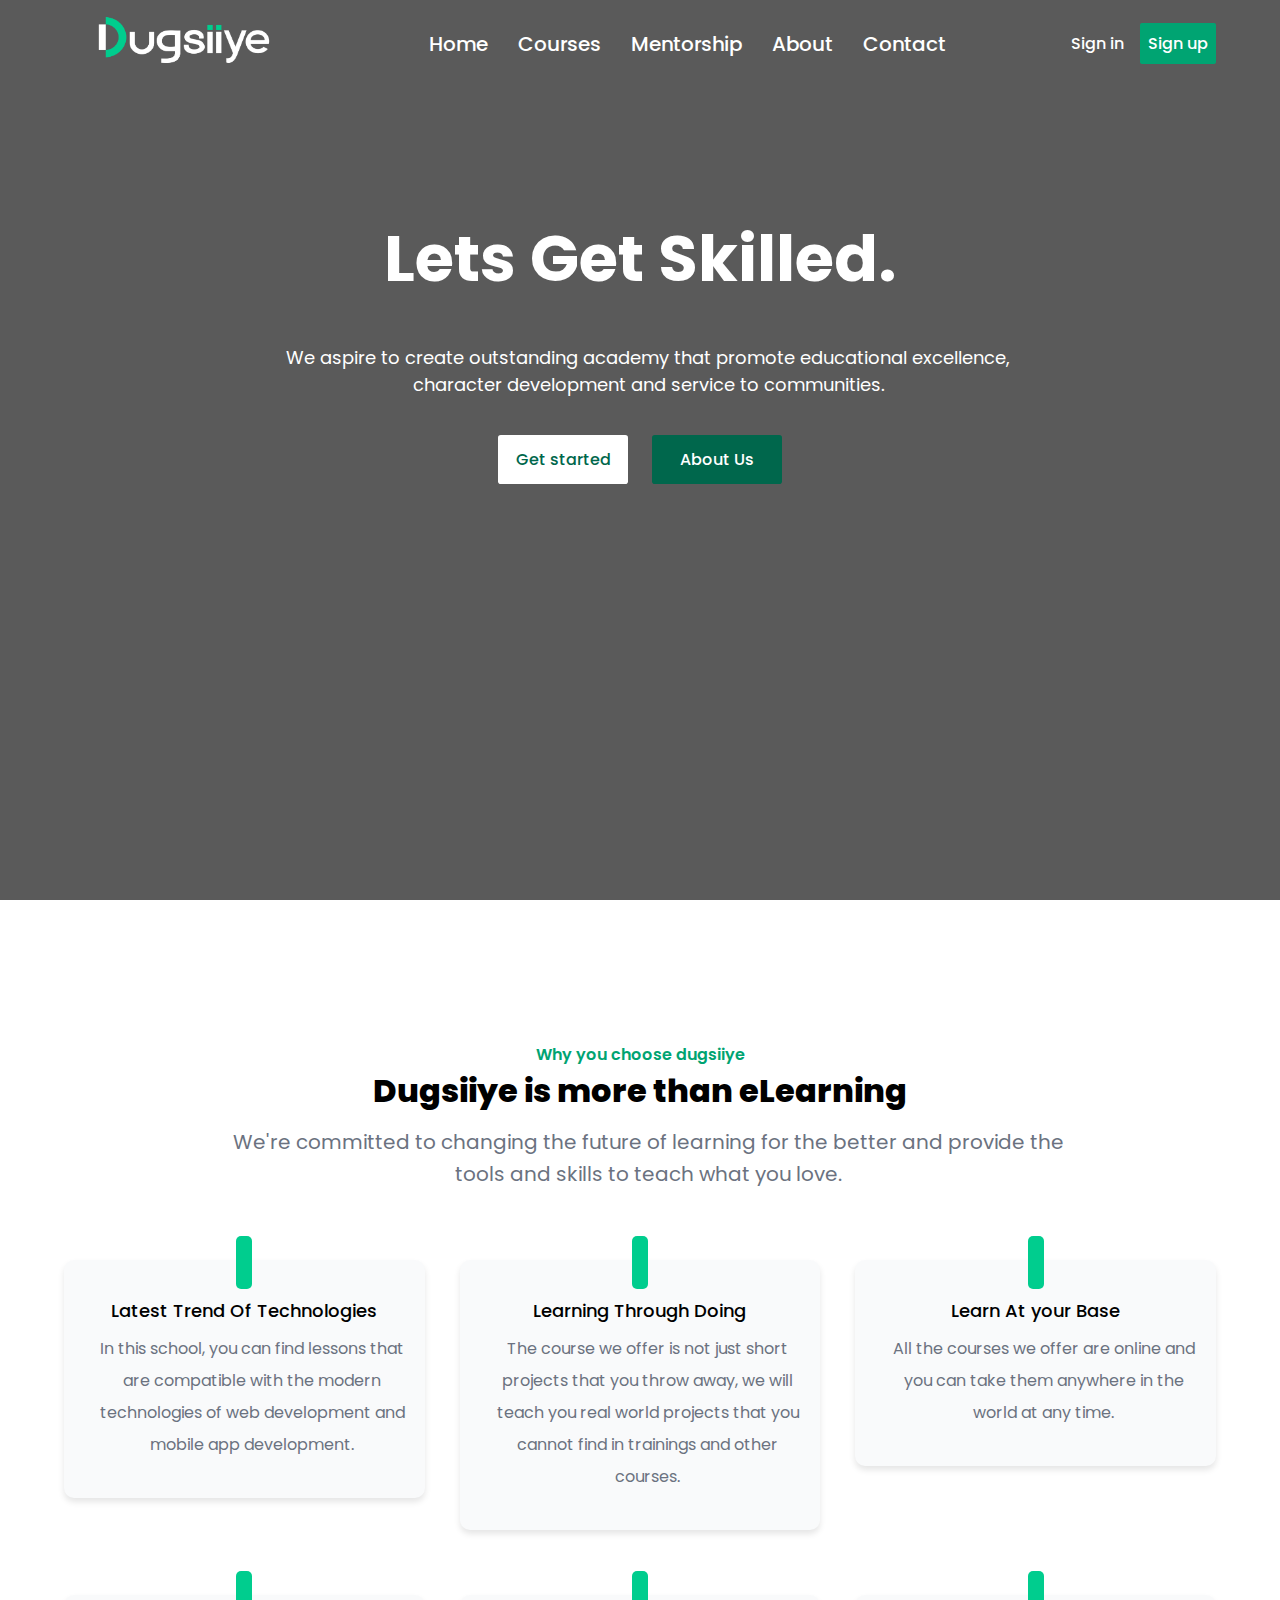
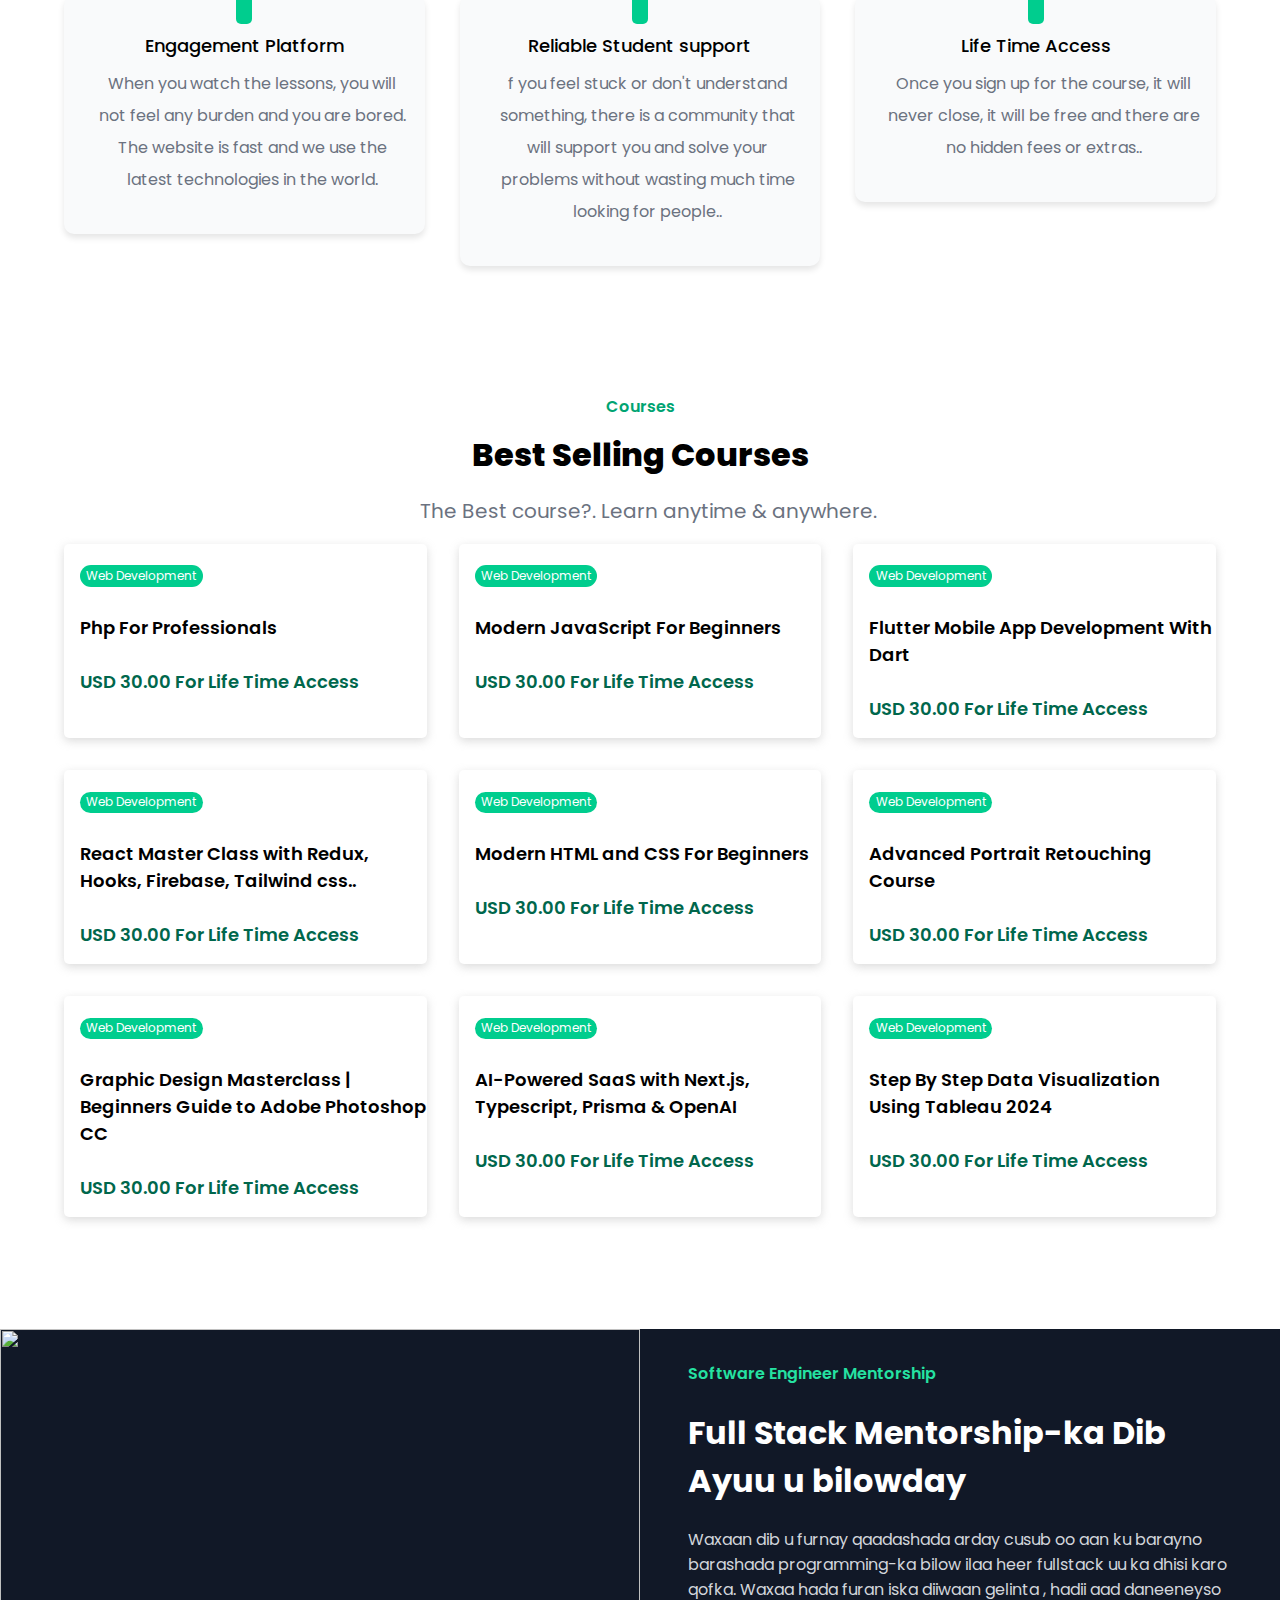
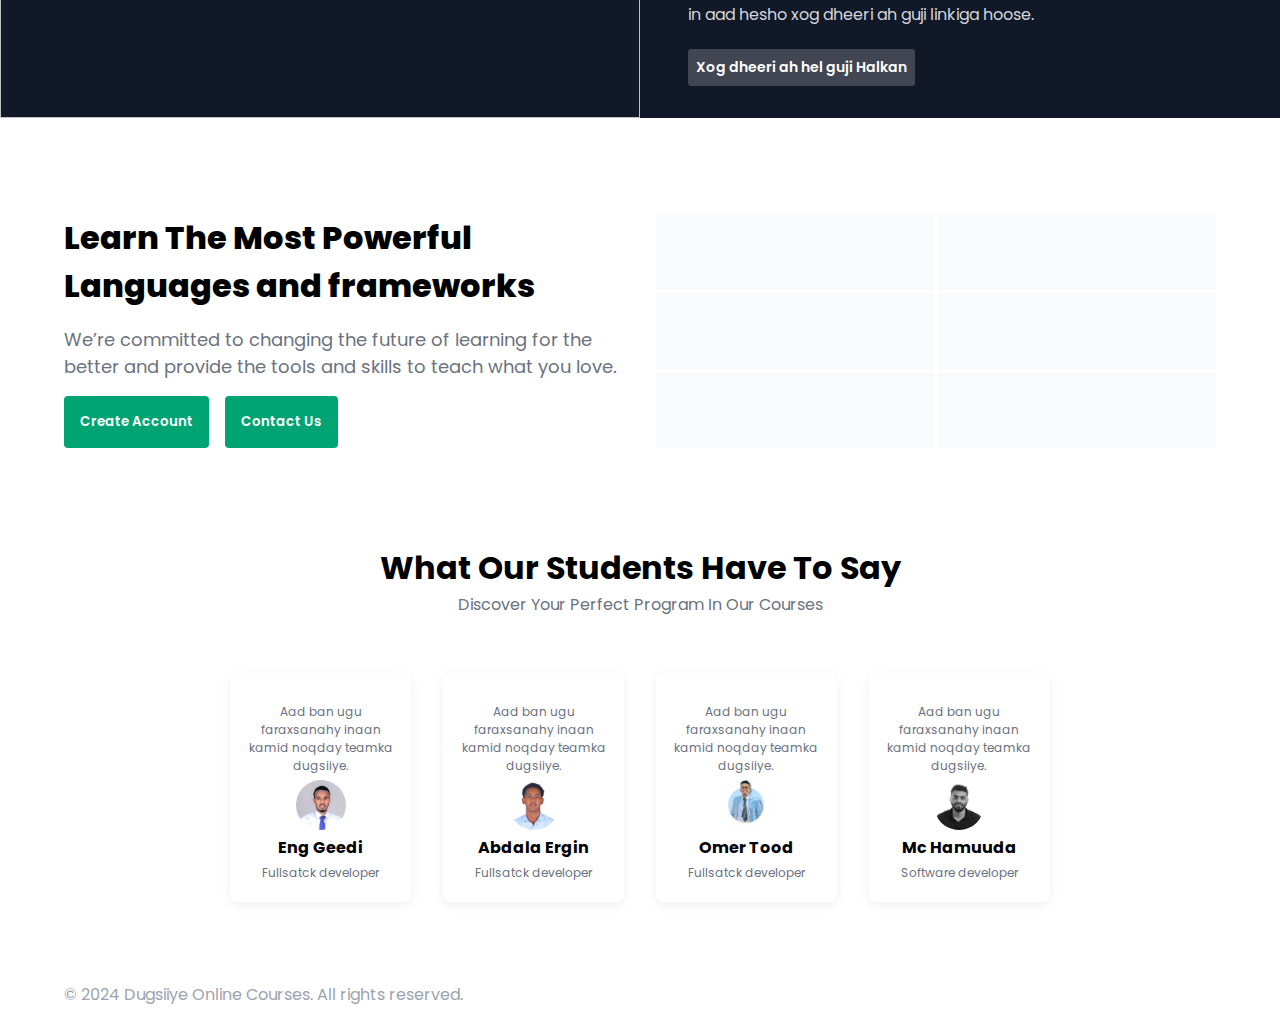
==== commit 68f47ab5: "fix:click img to home page for descktop" ====
--- a/index.html
+++ b/index.html
@@ -28,8 +28,9 @@
 
     <!-- desktop-menu -->
     <nav class="container desktop-menu">
-      <img src="./resources/white_green.png" href="index.html" alt="">
-
+      <a href="/index.html">
+        <img src="./resources/white_green.png" href="index.html" alt="">
+      </a>
       <ul class="menus-link">
         <li><a href="index.html">Home</a></li>
         <li><a href="/courses/courses.html">Courses</a></li>
@@ -49,7 +50,9 @@
     <nav class=" mobile-menu" data-visible="false">
 
       <div class="logo-humbegar">
-        <img href="index.html" src="./resources/dark_green.png" alt="">
+        <a href="/index.html">
+          <img href="/index.html" src="https://dugsiiye.com/dark_green.png" alt="">
+      </a>
 
 
 
--- a/style.css
+++ b/style.css
@@ -21,6 +21,10 @@
     width: min(80%, 1266px);
     margin-inline: auto;
     z-index: 99;
+}
+
+.poeple-say img{
+    width: 100%;
 }
 
 .container {
@@ -577,6 +581,8 @@
 }
 
 .student-say .poeple-say .bottom .box1 img{
+
+/* >>>>>>> origin */
   width: 50px;
   height: 50px;
   border-radius: 50%;
@@ -603,7 +609,11 @@
 }
 
 .student-say .poeple-say .bottom .box1 h2{
+/* <<<<<<< HEAD
+
+======= */
     font-size: 1.3rem;
+/* >>>>>>> origin */
     font-size: 1rem;
     font-weight: 700;
 }
@@ -957,7 +967,6 @@
     }
 
     footer .container .foter-right{
-
         text-align: center;
         display: flex;
         justify-content: center;
